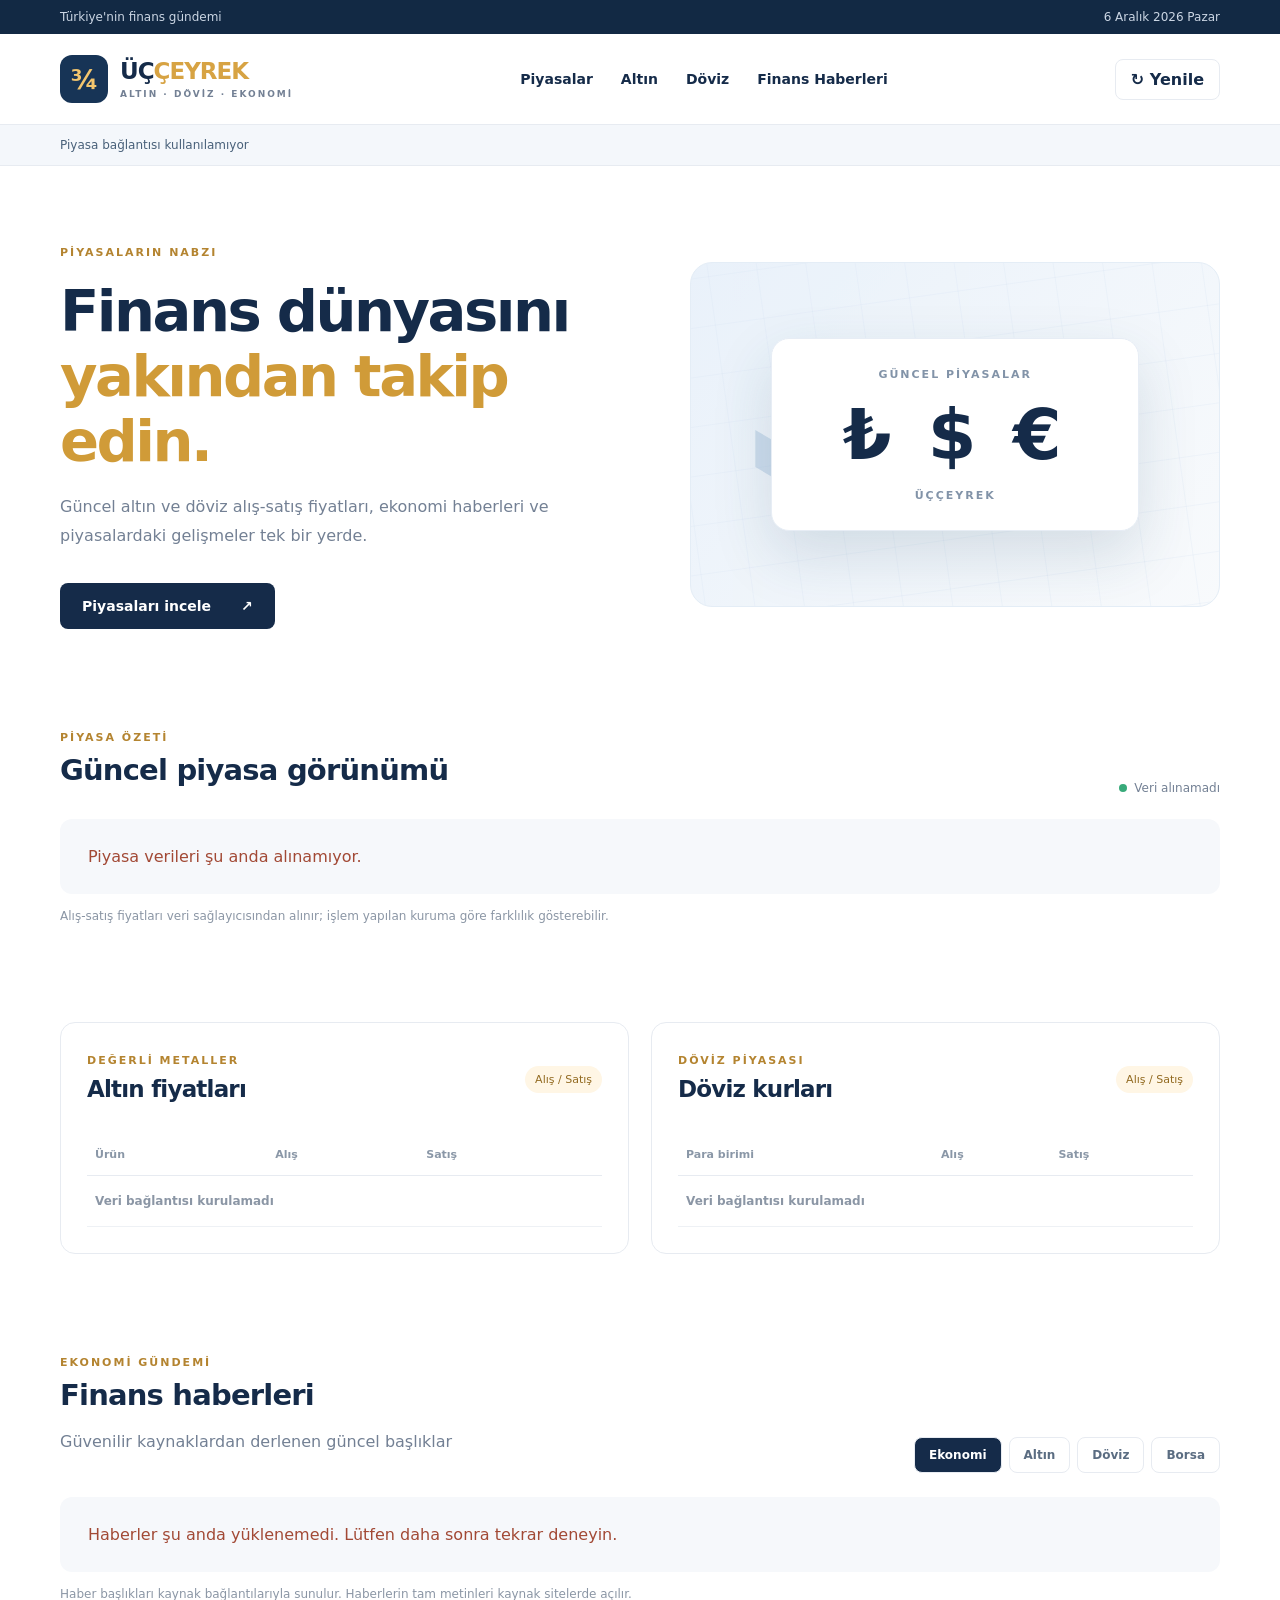
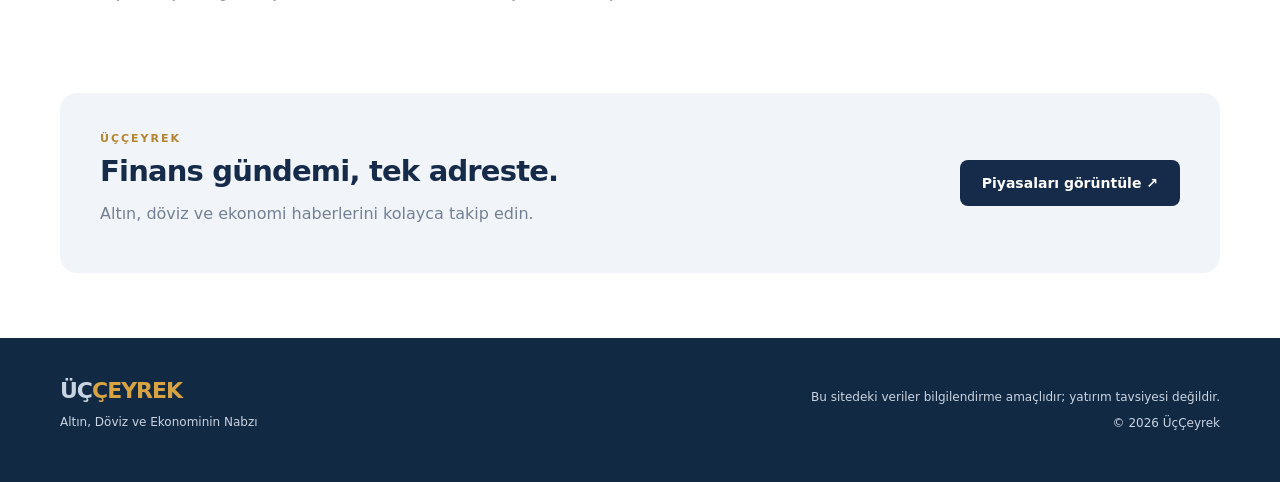
==== index.html @ da3d1771 "Update index.html" ====
<!doctype html>
<html lang="tr">
<head>
  <meta charset="utf-8">
  <meta name="viewport" content="width=device-width,initial-scale=1">
  <meta name="theme-color" content="#ffffff">
  <meta name="description" content="ÜçÇeyrek'te güncel gram, çeyrek, yarım ve tam altın alış-satış fiyatlarını, dolar ve euro kurlarını ve ekonomi haberlerini takip edin.">
  <title>ÜçÇeyrek | Altın, Döviz ve Ekonomi Haberleri</title>
  <link rel="stylesheet" href="/style.css">
</head>
<body>
  <div class="top"><div class="wrap topline"><span>Türkiye'nin finans gündemi</span><span id="date"></span></div></div>
  <header class="wrap head">
    <a class="brand" href="/" aria-label="ÜçÇeyrek ana sayfa"><span class="brandmark">¾</span><span>ÜÇ<span class="gold">ÇEYREK</span><small>ALTIN · DÖVİZ · EKONOMİ</small></span></a>
    <nav><a href="#piyasalar">Piyasalar</a><a href="#altin">Altın</a><a href="#doviz">Döviz</a><a href="#haberler">Finans Haberleri</a></nav>
    <button id="refresh" class="refresh" type="button">↻ Yenile</button>
  </header>
  <div class="ticker"><div class="wrap" id="ticker">Güncel piyasa verileri yükleniyor…</div></div>
  <main class="wrap">
    <section class="hero">
      <div><span class="eyebrow">PİYASALARIN NABZI</span><h1>Finans dünyasını<br><em>yakından takip edin.</em></h1><p>Güncel altın ve döviz alış-satış fiyatları, ekonomi haberleri ve piyasalardaki gelişmeler tek bir yerde.</p><a class="primary" href="#piyasalar">Piyasaları incele <span>↗</span></a></div>
      <div class="heroart" aria-hidden="true"><div class="artgrid"></div><div class="artline">⌁</div><div class="artcard"><span>GÜNCEL PİYASALAR</span><strong>₺ $ €</strong><small>ÜÇÇEYREK</small></div></div>
    </section>
    <section id="piyasalar" class="section">
      <div class="sectionhead"><div><span class="eyebrow">PİYASA ÖZETİ</span><h2>Güncel piyasa görünümü</h2></div><div class="status"><span class="dot"></span><span id="updated">Veriler yükleniyor</span></div></div>
      <div class="cards" id="summary"><div class="skeleton">Yükleniyor…</div></div>
      <p class="note" id="market-note">Alış-satış fiyatları veri sağlayıcısından alınır; işlem yapılan kuruma göre farklılık gösterebilir.</p>
    </section>
    <section class="section twocol">
      <div id="altin" class="panel">
        <div class="panelhead"><div><span class="eyebrow">DEĞERLİ METALLER</span><h2>Altın fiyatları</h2></div><span class="pill">Alış / Satış</span></div>
        <div class="tablewrap"><table><thead><tr><th>Ürün</th><th>Alış</th><th>Satış</th></tr></thead><tbody id="goldrows"><tr><td colspan="3">Yükleniyor…</td></tr></tbody></table></div>
      </div>
      <div id="doviz" class="panel">
        <div class="panelhead"><div><span class="eyebrow">DÖVİZ PİYASASI</span><h2>Döviz kurları</h2></div><span class="pill">Alış / Satış</span></div>
        <div class="tablewrap"><table><thead><tr><th>Para birimi</th><th>Alış</th><th>Satış</th></tr></thead><tbody id="fxrows"><tr><td colspan="3">Yükleniyor…</td></tr></tbody></table></div>
      </div>
    </section>
    <section id="haberler" class="section newssection">
      <div class="sectionhead"><div><span class="eyebrow">EKONOMİ GÜNDEMİ</span><h2>Finans haberleri</h2><p>Güvenilir kaynaklardan derlenen güncel başlıklar</p></div><div class="tabs"><button class="active" data-topic="ekonomi">Ekonomi</button><button data-topic="altın">Altın</button><button data-topic="döviz">Döviz</button><button data-topic="borsa">Borsa</button></div></div>
      <div id="news" class="newsgrid"><div class="skeleton">Haberler yükleniyor…</div></div>
      <p class="note">Haber başlıkları kaynak bağlantılarıyla sunulur. Haberlerin tam metinleri kaynak sitelerde açılır.</p>
    </section>
    <section class="newsletter"><div><span class="eyebrow">ÜÇÇEYREK</span><h2>Finans gündemi, tek adreste.</h2><p>Altın, döviz ve ekonomi haberlerini kolayca takip edin.</p></div><a href="#piyasalar" class="primary">Piyasaları görüntüle ↗</a></section>
  </main>
  <footer><div class="wrap foot"><div><div class="footbrand">ÜÇ<span>ÇEYREK</span></div><p>Altın, Döviz ve Ekonominin Nabzı</p></div><div><p>Bu sitedeki veriler bilgilendirme amaçlıdır; yatırım tavsiyesi değildir.</p><p>© <span id="year"></span> ÜçÇeyrek</p></div></div></footer>
  <script src="/app.js"></script>
</body>
</html>
---- style.css ----
:root{--navy:#152b49;--blue:#235b92;--gold:#d7a343;--muted:#738094;--line:#e7ebf1;--bg:#f7f9fc}*{box-sizing:border-box}html{scroll-behavior:smooth}body{margin:0;color:var(--navy);font-family:Inter,ui-sans-serif,system-ui,-apple-system,'Segoe UI',sans-serif;background:white}a{color:inherit;text-decoration:none}.wrap{width:min(1160px,calc(100% - 40px));margin:auto}.top{background:#122944;color:#cbd6e4;font-size:12px}.topline{display:flex;justify-content:space-between;padding:10px 0}.head{display:flex;align-items:center;justify-content:space-between;gap:20px;min-height:90px}.brand{display:flex;align-items:center;gap:12px;font-size:23px;font-weight:850;letter-spacing:-1px;line-height:1}.brandmark{width:48px;height:48px;display:grid;place-items:center;background:#173456;color:#f4c66e;border-radius:12px;font-size:27px}.gold,.footbrand span{color:var(--gold)}.brand small{display:block;font-size:9px;letter-spacing:2px;color:var(--muted);margin-top:7px}.head nav{display:flex;gap:28px;font-size:14px;font-weight:650}.head nav a:hover{color:var(--blue)}button{font:inherit;cursor:pointer}.refresh{border:1px solid var(--line);background:white;padding:10px 15px;border-radius:8px;color:var(--navy);font-weight:700}.ticker{background:#f4f7fb;border-top:1px solid var(--line);border-bottom:1px solid var(--line);font-size:12px;color:#486079}.ticker .wrap{padding:13px 0;display:flex;flex-wrap:wrap;gap:25px}.ticker b{color:var(--navy)}.hero{display:grid;grid-template-columns:1.05fr .95fr;gap:45px;align-items:center;padding:75px 0 55px}.eyebrow{font-size:11px;letter-spacing:2px;color:#b48430;font-weight:850}.hero h1{font-size:clamp(38px,4.5vw,62px);line-height:1.13;letter-spacing:-2.5px;margin:19px 0}.hero h1 em{font-style:normal;color:#d09b38}.hero p,.sectionhead p{color:var(--muted);line-height:1.8;max-width:490px}.primary{display:inline-flex;gap:30px;align-items:center;background:var(--navy);color:white;padding:15px 22px;border-radius:8px;font-weight:700;font-size:14px;margin-top:16px}.heroart{height:345px;border-radius:22px;background:linear-gradient(130deg,#e9f1fa,#f8fafc);position:relative;overflow:hidden;border:1px solid #e4edf6}.artgrid{position:absolute;inset:0;background-image:linear-gradient(#d6e3f344 1px,transparent 1px),linear-gradient(90deg,#d6e3f344 1px,transparent 1px);background-size:35px 35px;transform:rotate(-8deg) scale(1.4)}.artline{position:absolute;top:0;left:8%;font-size:390px;line-height:1;color:#9cbad6;opacity:.4}.artcard{position:absolute;inset:75px 80px;background:#fff;box-shadow:0 24px 60px #23476626;border:1px solid #e7edf5;border-radius:18px;display:flex;flex-direction:column;align-items:center;justify-content:center;gap:13px}.artcard span,.artcard small{font-size:11px;letter-spacing:2px;color:#8293a8;font-weight:700}.artcard strong{font-size:70px;color:var(--navy);letter-spacing:6px}.section{padding:42px 0}.sectionhead,.panelhead{display:flex;align-items:end;justify-content:space-between;gap:20px;margin-bottom:24px}.section h2,.newsletter h2{font-size:29px;letter-spacing:-.8px;margin:8px 0}.status{color:var(--muted);font-size:12px}.dot{display:inline-block;width:8px;height:8px;border-radius:50%;background:#38aa7a;margin-right:7px}.cards{display:grid;grid-template-columns:repeat(4,1fr);gap:15px}.pricecard{border:1px solid var(--line);border-radius:14px;padding:22px;background:#fff;box-shadow:0 8px 25px #1d385908}.pricecard .label{color:#6b7c90;font-size:13px;font-weight:700}.pricecard .price{font-size:27px;font-weight:850;margin:18px 0 7px;letter-spacing:-.8px}.pricecard .sub{color:#8b96a5;font-size:11px}.note{font-size:12px;color:#8b96a5;line-height:1.7}.twocol{display:grid;grid-template-columns:1fr 1fr;gap:22px}.panel{border:1px solid var(--line);border-radius:15px;padding:26px;min-width:0}.panelhead{align-items:center}.panel h2{font-size:23px}.pill{font-size:11px;color:#926a20;background:#fff6e5;padding:7px 10px;border-radius:20px}.tablewrap{overflow-x:auto}table{border-collapse:collapse;width:100%;text-align:left;font-size:13px}th{font-size:11px;color:#8a97a7;padding:14px 8px;border-bottom:1px solid var(--line)}td{padding:18px 8px;border-bottom:1px solid #eef1f5;font-weight:650}td:nth-child(2){white-space:nowrap}td:last-child{color:#8b96a5;font-size:12px}.newssection{padding-top:55px}.tabs{display:flex;gap:7px;flex-wrap:wrap}.tabs button{border:1px solid var(--line);background:white;color:#5b6d82;padding:10px 14px;border-radius:8px;font-size:12px;font-weight:700}.tabs button.active{background:var(--navy);color:white}.newsgrid{display:grid;grid-template-columns:repeat(3,1fr);gap:18px}.news{border:1px solid var(--line);border-radius:13px;padding:24px;min-height:190px;display:flex;flex-direction:column;gap:13px;transition:box-shadow .2s}.news:hover{box-shadow:0 12px 30px #1d385914}.newstag{color:#b88932;font-size:10px;font-weight:800;letter-spacing:1.2px}.news h3{font-size:17px;line-height:1.5;margin:0}.news p{font-size:12px;color:#8b96a5;margin:auto 0 0}.newsletter{margin:35px 0 65px;padding:34px 40px;background:#f1f5fa;border-radius:17px;display:flex;justify-content:space-between;align-items:center;gap:20px}.newsletter p{color:#738094}.newsletter .primary{margin:0;white-space:nowrap}footer{background:#122944;color:#c9d4e2}.foot{display:flex;justify-content:space-between;gap:35px;padding:40px 0;font-size:12px}.foot>div:last-child{text-align:right;max-width:420px}.footbrand{font-weight:850;font-size:22px;letter-spacing:-1px}.skeleton{color:#8290a2;padding:28px;background:#f6f8fb;border-radius:12px;grid-column:1/-1}.error{color:#a24935}@media(max-width:900px){.head nav{gap:12px;font-size:12px}.hero{gap:18px}.artcard{inset:70px 30px}.cards{grid-template-columns:repeat(2,1fr)}.newsgrid{grid-template-columns:repeat(2,1fr)}}@media(max-width:650px){.wrap{width:calc(100% - 28px)}.head{min-height:80px;flex-wrap:wrap;padding:14px 0}.head nav{order:3;width:100%;overflow:auto;padding:8px 0;white-space:nowrap}.refresh{margin-left:auto}.hero{grid-template-columns:1fr;padding:45px 0 25px}.heroart{height:220px}.artcard{inset:35px 65px}.artcard strong{font-size:44px}.hero h1{letter-spacing:-1.4px}.sectionhead{align-items:start;flex-direction:column}.cards{gap:9px}.pricecard{padding:16px}.pricecard .price{font-size:21px}.twocol{grid-template-columns:1fr}.panel{padding:17px}.newsgrid{grid-template-columns:1fr}.newsletter,.foot{flex-direction:column}.newsletter{padding:26px}.foot>div:last-child{text-align:left}.ticker .wrap{gap:12px}}
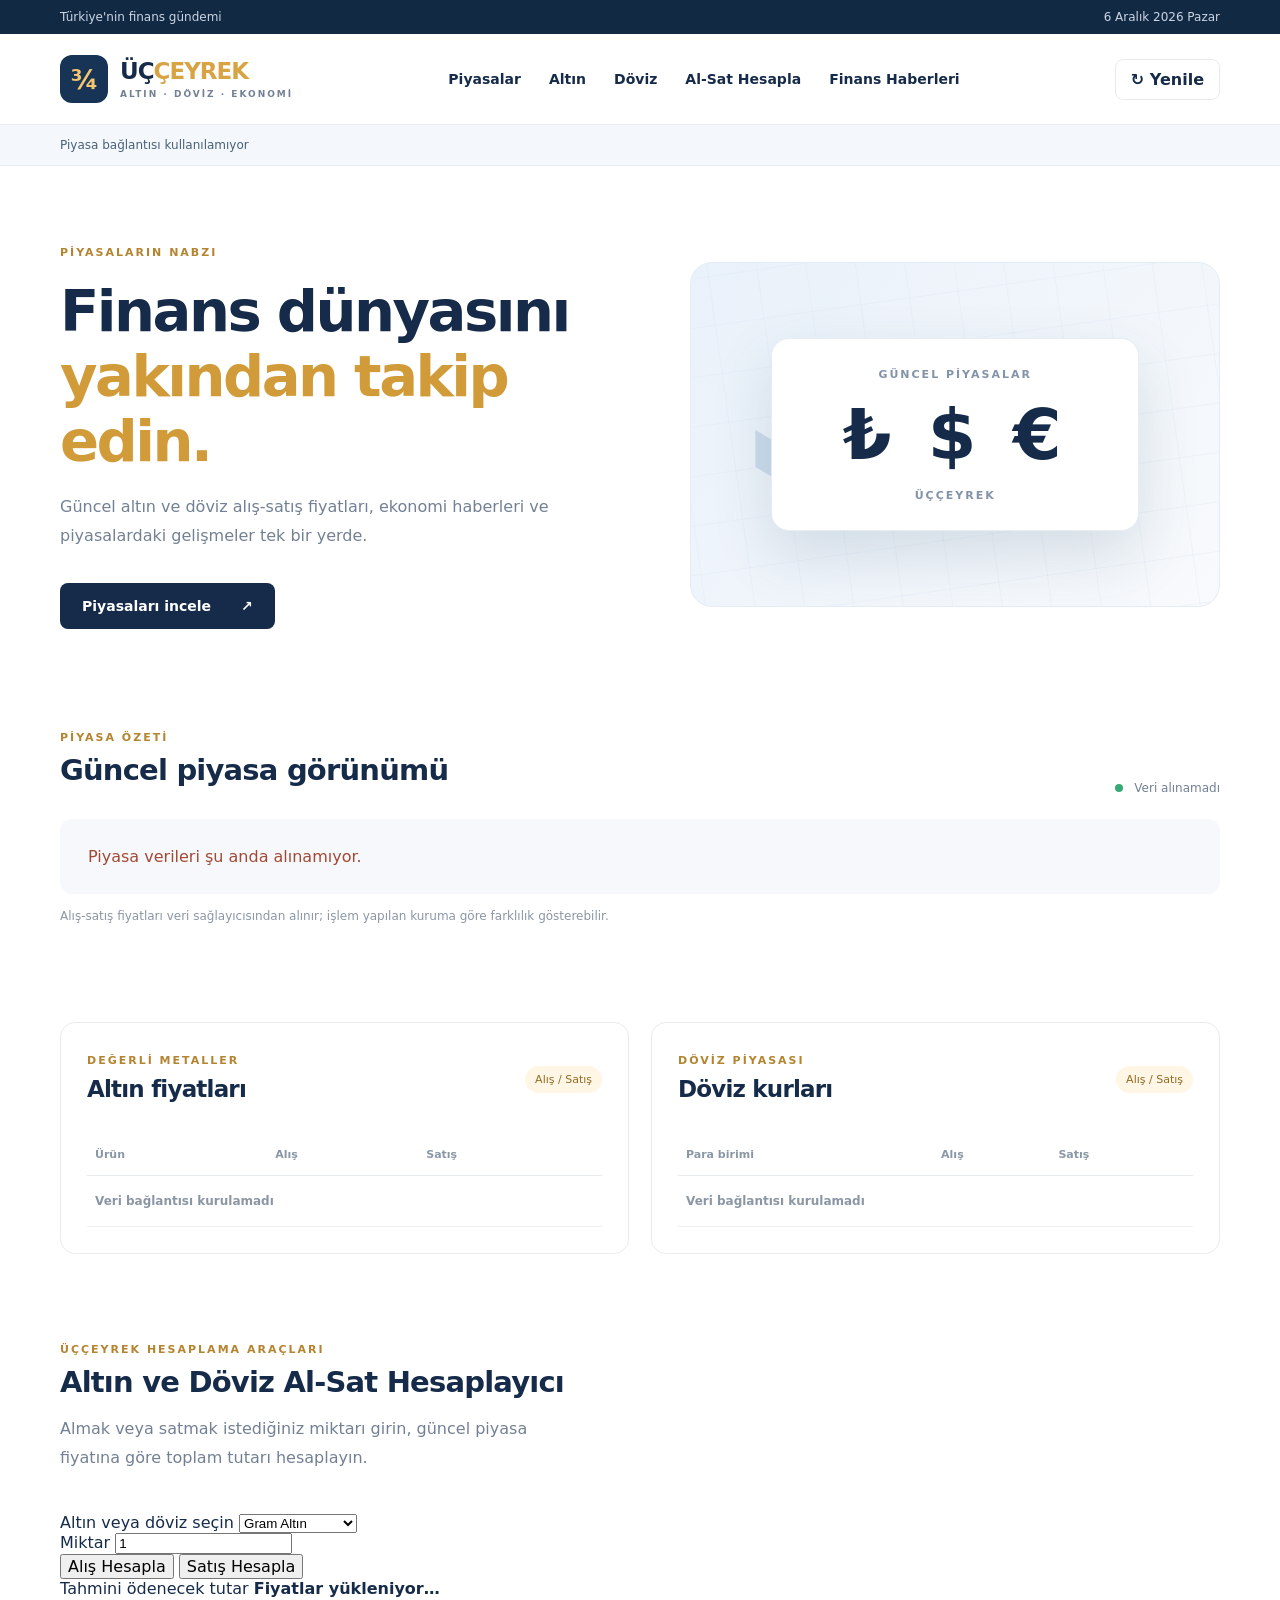
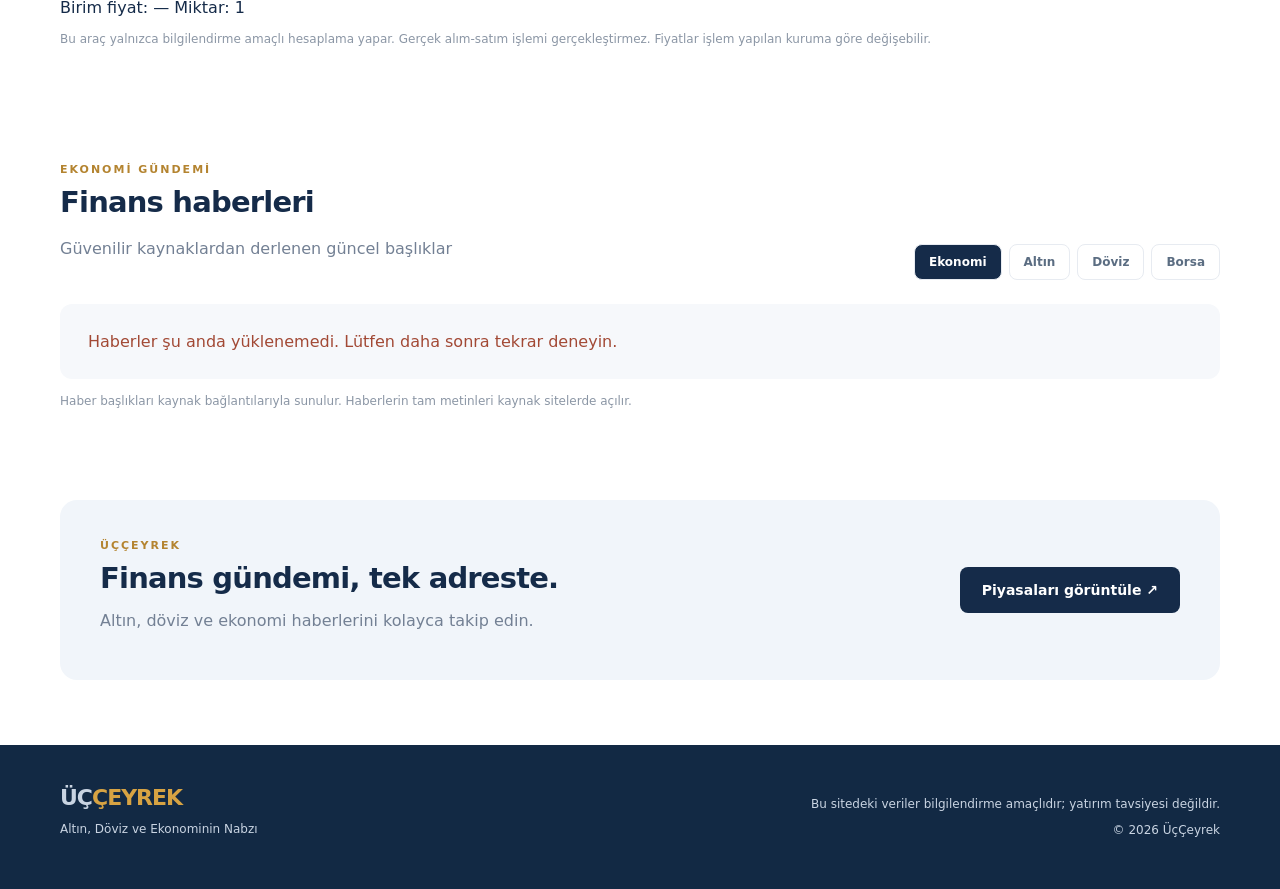
==== commit 9dadb281: "Update index.html" ====
--- a/index.html
+++ b/index.html
@@ -1,49 +1,315 @@
+
 <!doctype html>
 <html lang="tr">
 <head>
   <meta charset="utf-8">
   <meta name="viewport" content="width=device-width,initial-scale=1">
   <meta name="theme-color" content="#ffffff">
-  <meta name="description" content="ÜçÇeyrek'te güncel gram, çeyrek, yarım ve tam altın alış-satış fiyatlarını, dolar ve euro kurlarını ve ekonomi haberlerini takip edin.">
+  <meta name="description" content="ÜçÇeyrek'te güncel altın alış-satış fiyatlarını, döviz kurlarını, al-sat hesaplayıcısını ve ekonomi haberlerini takip edin.">
   <title>ÜçÇeyrek | Altın, Döviz ve Ekonomi Haberleri</title>
   <link rel="stylesheet" href="/style.css">
 </head>
 <body>
-  <div class="top"><div class="wrap topline"><span>Türkiye'nin finans gündemi</span><span id="date"></span></div></div>
+  <div class="top">
+    <div class="wrap topline">
+      <span>Türkiye'nin finans gündemi</span>
+      <span id="date"></span>
+    </div>
+  </div>
+
   <header class="wrap head">
-    <a class="brand" href="/" aria-label="ÜçÇeyrek ana sayfa"><span class="brandmark">¾</span><span>ÜÇ<span class="gold">ÇEYREK</span><small>ALTIN · DÖVİZ · EKONOMİ</small></span></a>
-    <nav><a href="#piyasalar">Piyasalar</a><a href="#altin">Altın</a><a href="#doviz">Döviz</a><a href="#haberler">Finans Haberleri</a></nav>
-    <button id="refresh" class="refresh" type="button">↻ Yenile</button>
+    <a class="brand" href="/" aria-label="ÜçÇeyrek ana sayfa">
+      <span class="brandmark">¾</span>
+      <span>
+        ÜÇ<span class="gold">ÇEYREK</span>
+        <small>ALTIN · DÖVİZ · EKONOMİ</small>
+      </span>
+    </a>
+
+    <nav>
+      <a href="#piyasalar">Piyasalar</a>
+      <a href="#altin">Altın</a>
+      <a href="#doviz">Döviz</a>
+      <a href="#hesaplayici">Al-Sat Hesapla</a>
+      <a href="#haberler">Finans Haberleri</a>
+    </nav>
+
+    <button id="refresh" class="refresh" type="button">
+      ↻ Yenile
+    </button>
   </header>
-  <div class="ticker"><div class="wrap" id="ticker">Güncel piyasa verileri yükleniyor…</div></div>
+
+  <div class="ticker">
+    <div class="wrap" id="ticker">
+      Güncel piyasa verileri yükleniyor…
+    </div>
+  </div>
+
   <main class="wrap">
+
     <section class="hero">
-      <div><span class="eyebrow">PİYASALARIN NABZI</span><h1>Finans dünyasını<br><em>yakından takip edin.</em></h1><p>Güncel altın ve döviz alış-satış fiyatları, ekonomi haberleri ve piyasalardaki gelişmeler tek bir yerde.</p><a class="primary" href="#piyasalar">Piyasaları incele <span>↗</span></a></div>
-      <div class="heroart" aria-hidden="true"><div class="artgrid"></div><div class="artline">⌁</div><div class="artcard"><span>GÜNCEL PİYASALAR</span><strong>₺ $ €</strong><small>ÜÇÇEYREK</small></div></div>
-    </section>
+      <div>
+        <span class="eyebrow">PİYASALARIN NABZI</span>
+        <h1>
+          Finans dünyasını<br>
+          <em>yakından takip edin.</em>
+        </h1>
+        <p>
+          Güncel altın ve döviz alış-satış fiyatları,
+          ekonomi haberleri ve piyasalardaki gelişmeler
+          tek bir yerde.
+        </p>
+        <a class="primary" href="#piyasalar">
+          Piyasaları incele <span>↗</span>
+        </a>
+      </div>
+
+      <div class="heroart" aria-hidden="true">
+        <div class="artgrid"></div>
+        <div class="artline">⌁</div>
+        <div class="artcard">
+          <span>GÜNCEL PİYASALAR</span>
+          <strong>₺ $ €</strong>
+          <small>ÜÇÇEYREK</small>
+        </div>
+      </div>
+    </section>
+
     <section id="piyasalar" class="section">
-      <div class="sectionhead"><div><span class="eyebrow">PİYASA ÖZETİ</span><h2>Güncel piyasa görünümü</h2></div><div class="status"><span class="dot"></span><span id="updated">Veriler yükleniyor</span></div></div>
-      <div class="cards" id="summary"><div class="skeleton">Yükleniyor…</div></div>
-      <p class="note" id="market-note">Alış-satış fiyatları veri sağlayıcısından alınır; işlem yapılan kuruma göre farklılık gösterebilir.</p>
-    </section>
+      <div class="sectionhead">
+        <div>
+          <span class="eyebrow">PİYASA ÖZETİ</span>
+          <h2>Güncel piyasa görünümü</h2>
+        </div>
+        <div class="status">
+          <span class="dot"></span>
+          <span id="updated">Veriler yükleniyor</span>
+        </div>
+      </div>
+
+      <div class="cards" id="summary">
+        <div class="skeleton">Yükleniyor…</div>
+      </div>
+
+      <p class="note" id="market-note">
+        Alış-satış fiyatları veri sağlayıcısından alınır;
+        işlem yapılan kuruma göre farklılık gösterebilir.
+      </p>
+    </section>
+
     <section class="section twocol">
       <div id="altin" class="panel">
-        <div class="panelhead"><div><span class="eyebrow">DEĞERLİ METALLER</span><h2>Altın fiyatları</h2></div><span class="pill">Alış / Satış</span></div>
-        <div class="tablewrap"><table><thead><tr><th>Ürün</th><th>Alış</th><th>Satış</th></tr></thead><tbody id="goldrows"><tr><td colspan="3">Yükleniyor…</td></tr></tbody></table></div>
-      </div>
+        <div class="panelhead">
+          <div>
+            <span class="eyebrow">DEĞERLİ METALLER</span>
+            <h2>Altın fiyatları</h2>
+          </div>
+          <span class="pill">Alış / Satış</span>
+        </div>
+
+        <div class="tablewrap">
+          <table>
+            <thead>
+              <tr>
+                <th>Ürün</th>
+                <th>Alış</th>
+                <th>Satış</th>
+              </tr>
+            </thead>
+            <tbody id="goldrows">
+              <tr>
+                <td colspan="3">Yükleniyor…</td>
+              </tr>
+            </tbody>
+          </table>
+        </div>
+      </div>
+
       <div id="doviz" class="panel">
-        <div class="panelhead"><div><span class="eyebrow">DÖVİZ PİYASASI</span><h2>Döviz kurları</h2></div><span class="pill">Alış / Satış</span></div>
-        <div class="tablewrap"><table><thead><tr><th>Para birimi</th><th>Alış</th><th>Satış</th></tr></thead><tbody id="fxrows"><tr><td colspan="3">Yükleniyor…</td></tr></tbody></table></div>
-      </div>
-    </section>
+        <div class="panelhead">
+          <div>
+            <span class="eyebrow">DÖVİZ PİYASASI</span>
+            <h2>Döviz kurları</h2>
+          </div>
+          <span class="pill">Alış / Satış</span>
+        </div>
+
+        <div class="tablewrap">
+          <table>
+            <thead>
+              <tr>
+                <th>Para birimi</th>
+                <th>Alış</th>
+                <th>Satış</th>
+              </tr>
+            </thead>
+            <tbody id="fxrows">
+              <tr>
+                <td colspan="3">Yükleniyor…</td>
+              </tr>
+            </tbody>
+          </table>
+        </div>
+      </div>
+    </section>
+
+    <!-- ALTIN VE DÖVİZ AL-SAT HESAPLAYICI -->
+
+    <section id="hesaplayici" class="section calc-section">
+      <div class="sectionhead">
+        <div>
+          <span class="eyebrow">ÜÇÇEYREK HESAPLAMA ARAÇLARI</span>
+          <h2>Altın ve Döviz Al-Sat Hesaplayıcı</h2>
+          <p>
+            Almak veya satmak istediğiniz miktarı girin,
+            güncel piyasa fiyatına göre toplam tutarı hesaplayın.
+          </p>
+        </div>
+      </div>
+
+      <div class="calc-card">
+        <div class="calc-fields">
+          <div class="calc-field">
+            <label for="calc-asset">Altın veya döviz seçin</label>
+            <select id="calc-asset">
+              <option value="GRAM_ALTIN_TRY">Gram Altın</option>
+              <option value="CEYREK_YENI_TRY">Çeyrek Altın</option>
+              <option value="YARIM_YENI_TRY">Yarım Altın</option>
+              <option value="TAM_YENI_TRY">Tam Altın</option>
+              <option value="ATA_YENI_TRY">Ata Altın</option>
+              <option value="HAS_ALTIN_TRY">Has Altın</option>
+              <option value="USD_TRY">Amerikan Doları</option>
+              <option value="EUR_TRY">Euro</option>
+              <option value="GBP_TRY">İngiliz Sterlini</option>
+            </select>
+          </div>
+
+          <div class="calc-field">
+            <label for="calc-quantity">Miktar</label>
+            <input
+              id="calc-quantity"
+              type="number"
+              min="0.0001"
+              step="any"
+              value="1"
+              placeholder="Miktar girin"
+              inputmode="decimal"
+            >
+          </div>
+        </div>
+
+        <div class="calc-actions">
+          <button
+            id="calc-buy"
+            type="button"
+            class="calc-action active"
+            aria-pressed="true"
+          >
+            Alış Hesapla
+          </button>
+
+          <button
+            id="calc-sell"
+            type="button"
+            class="calc-action"
+            aria-pressed="false"
+          >
+            Satış Hesapla
+          </button>
+        </div>
+
+        <div class="calc-result" aria-live="polite">
+          <span id="calc-result-label">
+            Tahmini ödenecek tutar
+          </span>
+
+          <strong id="calc-total">
+            Fiyatlar yükleniyor…
+          </strong>
+
+          <div class="calc-details">
+            <span id="calc-unit-price">
+              Birim fiyat: —
+            </span>
+            <span id="calc-amount">
+              Miktar: 1
+            </span>
+          </div>
+        </div>
+
+        <p class="note">
+          Bu araç yalnızca bilgilendirme amaçlı hesaplama yapar.
+          Gerçek alım-satım işlemi gerçekleştirmez.
+          Fiyatlar işlem yapılan kuruma göre değişebilir.
+        </p>
+      </div>
+    </section>
+
+    <!-- FİNANS HABERLERİ -->
+
     <section id="haberler" class="section newssection">
-      <div class="sectionhead"><div><span class="eyebrow">EKONOMİ GÜNDEMİ</span><h2>Finans haberleri</h2><p>Güvenilir kaynaklardan derlenen güncel başlıklar</p></div><div class="tabs"><button class="active" data-topic="ekonomi">Ekonomi</button><button data-topic="altın">Altın</button><button data-topic="döviz">Döviz</button><button data-topic="borsa">Borsa</button></div></div>
-      <div id="news" class="newsgrid"><div class="skeleton">Haberler yükleniyor…</div></div>
-      <p class="note">Haber başlıkları kaynak bağlantılarıyla sunulur. Haberlerin tam metinleri kaynak sitelerde açılır.</p>
-    </section>
-    <section class="newsletter"><div><span class="eyebrow">ÜÇÇEYREK</span><h2>Finans gündemi, tek adreste.</h2><p>Altın, döviz ve ekonomi haberlerini kolayca takip edin.</p></div><a href="#piyasalar" class="primary">Piyasaları görüntüle ↗</a></section>
+      <div class="sectionhead">
+        <div>
+          <span class="eyebrow">EKONOMİ GÜNDEMİ</span>
+          <h2>Finans haberleri</h2>
+          <p>Güvenilir kaynaklardan derlenen güncel başlıklar</p>
+        </div>
+
+        <div class="tabs">
+          <button class="active" data-topic="ekonomi">Ekonomi</button>
+          <button data-topic="altın">Altın</button>
+          <button data-topic="döviz">Döviz</button>
+          <button data-topic="borsa">Borsa</button>
+        </div>
+      </div>
+
+      <div id="news" class="newsgrid">
+        <div class="skeleton">Haberler yükleniyor…</div>
+      </div>
+
+      <p class="note">
+        Haber başlıkları kaynak bağlantılarıyla sunulur.
+        Haberlerin tam metinleri kaynak sitelerde açılır.
+      </p>
+    </section>
+
+    <section class="newsletter">
+      <div>
+        <span class="eyebrow">ÜÇÇEYREK</span>
+        <h2>Finans gündemi, tek adreste.</h2>
+        <p>
+          Altın, döviz ve ekonomi haberlerini
+          kolayca takip edin.
+        </p>
+      </div>
+
+      <a href="#piyasalar" class="primary">
+        Piyasaları görüntüle ↗
+      </a>
+    </section>
   </main>
-  <footer><div class="wrap foot"><div><div class="footbrand">ÜÇ<span>ÇEYREK</span></div><p>Altın, Döviz ve Ekonominin Nabzı</p></div><div><p>Bu sitedeki veriler bilgilendirme amaçlıdır; yatırım tavsiyesi değildir.</p><p>© <span id="year"></span> ÜçÇeyrek</p></div></div></footer>
+
+  <footer>
+    <div class="wrap foot">
+      <div>
+        <div class="footbrand">
+          ÜÇ<span>ÇEYREK</span>
+        </div>
+        <p>Altın, Döviz ve Ekonominin Nabzı</p>
+      </div>
+
+      <div>
+        <p>
+          Bu sitedeki veriler bilgilendirme amaçlıdır;
+          yatırım tavsiyesi değildir.
+        </p>
+        <p>
+          © <span id="year"></span> ÜçÇeyrek
+        </p>
+      </div>
+    </div>
+  </footer>
+
   <script src="/app.js"></script>
 </body>
 </html>
--- a/style.css
+++ b/style.css
@@ -1 +1,745 @@
-:root{--navy:#152b49;--blue:#235b92;--gold:#d7a343;--muted:#738094;--line:#e7ebf1;--bg:#f7f9fc}*{box-sizing:border-box}html{scroll-behavior:smooth}body{margin:0;color:var(--navy);font-family:Inter,ui-sans-serif,system-ui,-apple-system,'Segoe UI',sans-serif;background:white}a{color:inherit;text-decoration:none}.wrap{width:min(1160px,calc(100% - 40px));margin:auto}.top{background:#122944;color:#cbd6e4;font-size:12px}.topline{display:flex;justify-content:space-between;padding:10px 0}.head{display:flex;align-items:center;justify-content:space-between;gap:20px;min-height:90px}.brand{display:flex;align-items:center;gap:12px;font-size:23px;font-weight:850;letter-spacing:-1px;line-height:1}.brandmark{width:48px;height:48px;display:grid;place-items:center;background:#173456;color:#f4c66e;border-radius:12px;font-size:27px}.gold,.footbrand span{color:var(--gold)}.brand small{display:block;font-size:9px;letter-spacing:2px;color:var(--muted);margin-top:7px}.head nav{display:flex;gap:28px;font-size:14px;font-weight:650}.head nav a:hover{color:var(--blue)}button{font:inherit;cursor:pointer}.refresh{border:1px solid var(--line);background:white;padding:10px 15px;border-radius:8px;color:var(--navy);font-weight:700}.ticker{background:#f4f7fb;border-top:1px solid var(--line);border-bottom:1px solid var(--line);font-size:12px;color:#486079}.ticker .wrap{padding:13px 0;display:flex;flex-wrap:wrap;gap:25px}.ticker b{color:var(--navy)}.hero{display:grid;grid-template-columns:1.05fr .95fr;gap:45px;align-items:center;padding:75px 0 55px}.eyebrow{font-size:11px;letter-spacing:2px;color:#b48430;font-weight:850}.hero h1{font-size:clamp(38px,4.5vw,62px);line-height:1.13;letter-spacing:-2.5px;margin:19px 0}.hero h1 em{font-style:normal;color:#d09b38}.hero p,.sectionhead p{color:var(--muted);line-height:1.8;max-width:490px}.primary{display:inline-flex;gap:30px;align-items:center;background:var(--navy);color:white;padding:15px 22px;border-radius:8px;font-weight:700;font-size:14px;margin-top:16px}.heroart{height:345px;border-radius:22px;background:linear-gradient(130deg,#e9f1fa,#f8fafc);position:relative;overflow:hidden;border:1px solid #e4edf6}.artgrid{position:absolute;inset:0;background-image:linear-gradient(#d6e3f344 1px,transparent 1px),linear-gradient(90deg,#d6e3f344 1px,transparent 1px);background-size:35px 35px;transform:rotate(-8deg) scale(1.4)}.artline{position:absolute;top:0;left:8%;font-size:390px;line-height:1;color:#9cbad6;opacity:.4}.artcard{position:absolute;inset:75px 80px;background:#fff;box-shadow:0 24px 60px #23476626;border:1px solid #e7edf5;border-radius:18px;display:flex;flex-direction:column;align-items:center;justify-content:center;gap:13px}.artcard span,.artcard small{font-size:11px;letter-spacing:2px;color:#8293a8;font-weight:700}.artcard strong{font-size:70px;color:var(--navy);letter-spacing:6px}.section{padding:42px 0}.sectionhead,.panelhead{display:flex;align-items:end;justify-content:space-between;gap:20px;margin-bottom:24px}.section h2,.newsletter h2{font-size:29px;letter-spacing:-.8px;margin:8px 0}.status{color:var(--muted);font-size:12px}.dot{display:inline-block;width:8px;height:8px;border-radius:50%;background:#38aa7a;margin-right:7px}.cards{display:grid;grid-template-columns:repeat(4,1fr);gap:15px}.pricecard{border:1px solid var(--line);border-radius:14px;padding:22px;background:#fff;box-shadow:0 8px 25px #1d385908}.pricecard .label{color:#6b7c90;font-size:13px;font-weight:700}.pricecard .price{font-size:27px;font-weight:850;margin:18px 0 7px;letter-spacing:-.8px}.pricecard .sub{color:#8b96a5;font-size:11px}.note{font-size:12px;color:#8b96a5;line-height:1.7}.twocol{display:grid;grid-template-columns:1fr 1fr;gap:22px}.panel{border:1px solid var(--line);border-radius:15px;padding:26px;min-width:0}.panelhead{align-items:center}.panel h2{font-size:23px}.pill{font-size:11px;color:#926a20;background:#fff6e5;padding:7px 10px;border-radius:20px}.tablewrap{overflow-x:auto}table{border-collapse:collapse;width:100%;text-align:left;font-size:13px}th{font-size:11px;color:#8a97a7;padding:14px 8px;border-bottom:1px solid var(--line)}td{padding:18px 8px;border-bottom:1px solid #eef1f5;font-weight:650}td:nth-child(2){white-space:nowrap}td:last-child{color:#8b96a5;font-size:12px}.newssection{padding-top:55px}.tabs{display:flex;gap:7px;flex-wrap:wrap}.tabs button{border:1px solid var(--line);background:white;color:#5b6d82;padding:10px 14px;border-radius:8px;font-size:12px;font-weight:700}.tabs button.active{background:var(--navy);color:white}.newsgrid{display:grid;grid-template-columns:repeat(3,1fr);gap:18px}.news{border:1px solid var(--line);border-radius:13px;padding:24px;min-height:190px;display:flex;flex-direction:column;gap:13px;transition:box-shadow .2s}.news:hover{box-shadow:0 12px 30px #1d385914}.newstag{color:#b88932;font-size:10px;font-weight:800;letter-spacing:1.2px}.news h3{font-size:17px;line-height:1.5;margin:0}.news p{font-size:12px;color:#8b96a5;margin:auto 0 0}.newsletter{margin:35px 0 65px;padding:34px 40px;background:#f1f5fa;border-radius:17px;display:flex;justify-content:space-between;align-items:center;gap:20px}.newsletter p{color:#738094}.newsletter .primary{margin:0;white-space:nowrap}footer{background:#122944;color:#c9d4e2}.foot{display:flex;justify-content:space-between;gap:35px;padding:40px 0;font-size:12px}.foot>div:last-child{text-align:right;max-width:420px}.footbrand{font-weight:850;font-size:22px;letter-spacing:-1px}.skeleton{color:#8290a2;padding:28px;background:#f6f8fb;border-radius:12px;grid-column:1/-1}.error{color:#a24935}@media(max-width:900px){.head nav{gap:12px;font-size:12px}.hero{gap:18px}.artcard{inset:70px 30px}.cards{grid-template-columns:repeat(2,1fr)}.newsgrid{grid-template-columns:repeat(2,1fr)}}@media(max-width:650px){.wrap{width:calc(100% - 28px)}.head{min-height:80px;flex-wrap:wrap;padding:14px 0}.head nav{order:3;width:100%;overflow:auto;padding:8px 0;white-space:nowrap}.refresh{margin-left:auto}.hero{grid-template-columns:1fr;padding:45px 0 25px}.heroart{height:220px}.artcard{inset:35px 65px}.artcard strong{font-size:44px}.hero h1{letter-spacing:-1.4px}.sectionhead{align-items:start;flex-direction:column}.cards{gap:9px}.pricecard{padding:16px}.pricecard .price{font-size:21px}.twocol{grid-template-columns:1fr}.panel{padding:17px}.newsgrid{grid-template-columns:1fr}.newsletter,.foot{flex-direction:column}.newsletter{padding:26px}.foot>div:last-child{text-align:left}.ticker .wrap{gap:12px}}
+
+:root {
+  --navy: #152b49;
+  --blue: #235b92;
+  --gold: #d7a343;
+  --muted: #738094;
+  --line: #e7ebf1;
+  --bg: #f7f9fc;
+}
+
+* {
+  box-sizing: border-box;
+}
+
+html {
+  scroll-behavior: smooth;
+}
+
+body {
+  margin: 0;
+  color: var(--navy);
+  font-family: Inter, ui-sans-serif, system-ui,
+    -apple-system, 'Segoe UI', sans-serif;
+  background: white;
+}
+
+a {
+  color: inherit;
+  text-decoration: none;
+}
+
+.wrap {
+  width: min(1160px, calc(100% - 40px));
+  margin: auto;
+}
+
+.top {
+  background: #122944;
+  color: #cbd6e4;
+  font-size: 12px;
+}
+
+.topline {
+  display: flex;
+  justify-content: space-between;
+  padding: 10px 0;
+}
+
+.head {
+  display: flex;
+  align-items: center;
+  justify-content: space-between;
+  gap: 20px;
+  min-height: 90px;
+}
+
+.brand {
+  display: flex;
+  align-items: center;
+  gap: 12px;
+  font-size: 23px;
+  font-weight: 850;
+  letter-spacing: -1px;
+  line-height: 1;
+}
+
+.brandmark {
+  width: 48px;
+  height: 48px;
+  display: grid;
+  place-items: center;
+  background: #173456;
+  color: #f4c66e;
+  border-radius: 12px;
+  font-size: 27px;
+}
+
+.gold,
+.footbrand span {
+  color: var(--gold);
+}
+
+.brand small {
+  display: block;
+  font-size: 9px;
+  letter-spacing: 2px;
+  color: var(--muted);
+  margin-top: 7px;
+}
+
+.head nav {
+  display: flex;
+  gap: 28px;
+  font-size: 14px;
+  font-weight: 650;
+}
+
+.head nav a:hover {
+  color: var(--blue);
+}
+
+button {
+  font: inherit;
+  cursor: pointer;
+}
+
+.refresh {
+  border: 1px solid var(--line);
+  background: white;
+  padding: 10px 15px;
+  border-radius: 8px;
+  color: var(--navy);
+  font-weight: 700;
+}
+
+.ticker {
+  background: #f4f7fb;
+  border-top: 1px solid var(--line);
+  border-bottom: 1px solid var(--line);
+  font-size: 12px;
+  color: #486079;
+}
+
+.ticker .wrap {
+  padding: 13px 0;
+  display: flex;
+  flex-wrap: wrap;
+  gap: 25px;
+}
+
+.ticker b {
+  color: var(--navy);
+}
+
+/* HERO */
+
+.hero {
+  display: grid;
+  grid-template-columns: 1.05fr .95fr;
+  gap: 45px;
+  align-items: center;
+  padding: 75px 0 55px;
+}
+
+.eyebrow {
+  font-size: 11px;
+  letter-spacing: 2px;
+  color: #b48430;
+  font-weight: 850;
+}
+
+.hero h1 {
+  font-size: clamp(38px, 4.5vw, 62px);
+  line-height: 1.13;
+  letter-spacing: -2.5px;
+  margin: 19px 0;
+}
+
+.hero h1 em {
+  font-style: normal;
+  color: #d09b38;
+}
+
+.hero p,
+.sectionhead p {
+  color: var(--muted);
+  line-height: 1.8;
+  max-width: 490px;
+}
+
+.primary {
+  display: inline-flex;
+  gap: 30px;
+  align-items: center;
+  background: var(--navy);
+  color: white;
+  padding: 15px 22px;
+  border-radius: 8px;
+  font-weight: 700;
+  font-size: 14px;
+  margin-top: 16px;
+}
+
+.heroart {
+  height: 345px;
+  border-radius: 22px;
+  background: linear-gradient(
+    130deg,
+    #e9f1fa,
+    #f8fafc
+  );
+  position: relative;
+  overflow: hidden;
+  border: 1px solid #e4edf6;
+}
+
+.artgrid {
+  position: absolute;
+  inset: 0;
+  background-image:
+    linear-gradient(#d6e3f344 1px, transparent 1px),
+    linear-gradient(90deg, #d6e3f344 1px, transparent 1px);
+  background-size: 35px 35px;
+  transform: rotate(-8deg) scale(1.4);
+}
+
+.artline {
+  position: absolute;
+  top: 0;
+  left: 8%;
+  font-size: 390px;
+  line-height: 1;
+  color: #9cbad6;
+  opacity: .4;
+}
+
+.artcard {
+  position: absolute;
+  inset: 75px 80px;
+  background: #fff;
+  box-shadow: 0 24px 60px #23476626;
+  border: 1px solid #e7edf5;
+  border-radius: 18px;
+  display: flex;
+  flex-direction: column;
+  align-items: center;
+  justify-content: center;
+  gap: 13px;
+}
+
+.artcard span,
+.artcard small {
+  font-size: 11px;
+  letter-spacing: 2px;
+  color: #8293a8;
+  font-weight: 700;
+}
+
+.artcard strong {
+  font-size: 70px;
+  color: var(--navy);
+  letter-spacing: 6px;
+}
+
+/* GENEL BÖLÜMLER */
+
+.section {
+  padding: 42px 0;
+}
+
+.sectionhead,
+.panelhead {
+  display: flex;
+  align-items: end;
+  justify-content: space-between;
+  gap: 20px;
+  margin-bottom: 24px;
+}
+
+.section h2,
+.newsletter h2 {
+  font-size: 29px;
+  letter-spacing: -.8px;
+  margin: 8px 0;
+}
+
+.status {
+  color: var(--muted);
+  font-size: 12px;
+}
+
+.dot {
+  display: inline-block;
+  width: 8px;
+  height: 8px;
+  border-radius: 50%;
+  background: #38aa7a;
+  margin-right: 7px;
+}
+
+/* FİYAT KARTLARI */
+
+.cards {
+  display: grid;
+  grid-template-columns: repeat(4, 1fr);
+  gap: 15px;
+}
+
+.pricecard {
+  border: 1px solid var(--line);
+  border-radius: 14px;
+  padding: 22px;
+  background: #fff;
+  box-shadow: 0 8px 25px #1d385908;
+}
+
+.pricecard .label {
+  color: #6b7c90;
+  font-size: 13px;
+  font-weight: 700;
+}
+
+.pricecard .price {
+  font-size: 27px;
+  font-weight: 850;
+  margin: 18px 0 7px;
+  letter-spacing: -.8px;
+}
+
+.pricecard .sub {
+  color: #8b96a5;
+  font-size: 11px;
+}
+
+.note {
+  font-size: 12px;
+  color: #8b96a5;
+  line-height: 1.7;
+}
+
+/* TABLOLAR */
+
+.twocol {
+  display: grid;
+  grid-template-columns: 1fr 1fr;
+  gap: 22px;
+}
+
+.panel {
+  border: 1px solid var(--line);
+  border-radius: 15px;
+  padding: 26px;
+  min-width: 0;
+}
+
+.panelhead {
+  align-items: center;
+}
+
+.panel h2 {
+  font-size: 23px;
+}
+
+.pill {
+  font-size: 11px;
+  color: #926a20;
+  background: #fff6e5;
+  padding: 7px 10px;
+  border-radius: 20px;
+}
+
+.tablewrap {
+  overflow-x: auto;
+}
+
+table {
+  border-collapse: collapse;
+  width: 100%;
+  text-align: left;
+  font-size: 13px;
+}
+
+th {
+  font-size: 11px;
+  color: #8a97a7;
+  padding: 14px 8px;
+  border-bottom: 1px solid var(--line);
+}
+
+td {
+  padding: 18px 8px;
+  border-bottom: 1px solid #eef1f5;
+  font-weight: 650;
+}
+
+td:nth-child(2) {
+  white-space: nowrap;
+}
+
+td:last-child {
+  color: #8b96a5;
+  font-size: 12px;
+}
+
+/* HABERLER */
+
+.newssection {
+  padding-top: 55px;
+}
+
+.tabs {
+  display: flex;
+  gap: 7px;
+  flex-wrap: wrap;
+}
+
+.tabs button {
+  border: 1px solid var(--line);
+  background: white;
+  color: #5b6d82;
+  padding: 10px 14px;
+  border-radius: 8px;
+  font-size: 12px;
+  font-weight: 700;
+}
+
+.tabs button.active {
+  background: var(--navy);
+  color: white;
+}
+
+.newsgrid {
+  display: grid;
+  grid-template-columns: repeat(3, minmax(0, 1fr));
+  gap: 22px;
+}
+
+.news {
+  display: flex;
+  flex-direction: column;
+  gap: 0;
+  padding: 0;
+  min-height: 0;
+  overflow: hidden;
+  background: #fff;
+  border: 1px solid #e7ebf1;
+  border-radius: 18px;
+  box-shadow: 0 5px 22px rgba(21, 43, 73, .045);
+  transition:
+    transform .25s ease,
+    box-shadow .25s ease,
+    border-color .25s ease;
+}
+
+.news:hover {
+  transform: translateY(-5px);
+  border-color: #d9e1ec;
+  box-shadow: 0 18px 40px rgba(21, 43, 73, .12);
+}
+
+.newsimage {
+  position: relative;
+  display: block;
+  width: 100%;
+  aspect-ratio: 16 / 9;
+  overflow: hidden;
+  background: linear-gradient(
+    135deg,
+    #183557,
+    #326394
+  );
+}
+
+.newsimage img {
+  width: 100%;
+  height: 100%;
+  display: block;
+  object-fit: cover;
+  transition: transform .4s ease;
+}
+
+.news:hover .newsimage img {
+  transform: scale(1.055);
+}
+
+.newsimage:not(:has(img))::after {
+  content: "ÜÇÇEYREK";
+  position: absolute;
+  inset: 0;
+  display: grid;
+  place-items: center;
+  color: #f0c878;
+  font-size: 22px;
+  font-weight: 850;
+  letter-spacing: 3px;
+}
+
+.newsbody {
+  display: flex;
+  flex-direction: column;
+  flex: 1;
+  gap: 13px;
+  padding: 21px;
+}
+
+.newsmeta {
+  display: flex;
+  flex-wrap: wrap;
+  align-items: center;
+  justify-content: space-between;
+  gap: 10px;
+}
+
+.newstag {
+  display: inline-flex;
+  align-items: center;
+  padding: 7px 10px;
+  border-radius: 6px;
+  background: #fff6e7;
+  color: #a77725;
+  font-size: 10px;
+  font-weight: 850;
+  letter-spacing: .7px;
+}
+
+.newssource {
+  color: #7b899b;
+  font-size: 11px;
+  font-weight: 650;
+}
+
+.news h3 {
+  margin: 0;
+  color: #152b49;
+  font-size: 17px;
+  line-height: 1.5;
+  font-weight: 750;
+  letter-spacing: -.3px;
+}
+
+.newsfooter {
+  margin-top: auto;
+  padding-top: 16px;
+  display: flex;
+  align-items: center;
+  justify-content: space-between;
+  gap: 10px;
+  border-top: 1px solid #edf0f5;
+}
+
+.newsdate {
+  color: #8794a5;
+  font-size: 11px;
+}
+
+.newsread {
+  color: #235b92;
+  font-size: 12px;
+  font-weight: 800;
+}
+
+.news:hover .newsread {
+  color: #b48430;
+}
+
+/* BÜLTEN */
+
+.newsletter {
+  margin: 35px 0 65px;
+  padding: 34px 40px;
+  background: #f1f5fa;
+  border-radius: 17px;
+  display: flex;
+  justify-content: space-between;
+  align-items: center;
+  gap: 20px;
+}
+
+.newsletter p {
+  color: #738094;
+}
+
+.newsletter .primary {
+  margin: 0;
+  white-space: nowrap;
+}
+
+/* FOOTER */
+
+footer {
+  background: #122944;
+  color: #c9d4e2;
+}
+
+.foot {
+  display: flex;
+  justify-content: space-between;
+  gap: 35px;
+  padding: 40px 0;
+  font-size: 12px;
+}
+
+.foot > div:last-child {
+  text-align: right;
+  max-width: 420px;
+}
+
+.footbrand {
+  font-weight: 850;
+  font-size: 22px;
+  letter-spacing: -1px;
+}
+
+/* YÜKLENİYOR / HATA */
+
+.skeleton {
+  color: #8290a2;
+  padding: 28px;
+  background: #f6f8fb;
+  border-radius: 12px;
+  grid-column: 1 / -1;
+}
+
+.error {
+  color: #a24935;
+}
+
+/* TABLET */
+
+@media (max-width: 900px) {
+  .head nav {
+    gap: 12px;
+    font-size: 12px;
+  }
+
+  .hero {
+    gap: 18px;
+  }
+
+  .artcard {
+    inset: 70px 30px;
+  }
+
+  .cards {
+    grid-template-columns: repeat(2, 1fr);
+  }
+
+  .newsgrid {
+    grid-template-columns: repeat(2, minmax(0, 1fr));
+    gap: 16px;
+  }
+}
+
+/* TELEFON */
+
+@media (max-width: 650px) {
+  .wrap {
+    width: calc(100% - 28px);
+  }
+
+  .head {
+    min-height: 80px;
+    flex-wrap: wrap;
+    padding: 14px 0;
+  }
+
+  .head nav {
+    order: 3;
+    width: 100%;
+    overflow: auto;
+    padding: 8px 0;
+    white-space: nowrap;
+  }
+
+  .refresh {
+    margin-left: auto;
+  }
+
+  .hero {
+    grid-template-columns: 1fr;
+    padding: 45px 0 25px;
+  }
+
+  .heroart {
+    height: 220px;
+  }
+
+  .artcard {
+    inset: 35px 65px;
+  }
+
+  .artcard strong {
+    font-size: 44px;
+  }
+
+  .hero h1 {
+    letter-spacing: -1.4px;
+  }
+
+  .sectionhead {
+    align-items: start;
+    flex-direction: column;
+  }
+
+  .cards {
+    gap: 9px;
+  }
+
+  .pricecard {
+    padding: 16px;
+  }
+
+  .pricecard .price {
+    font-size: 21px;
+  }
+
+  .twocol {
+    grid-template-columns: 1fr;
+  }
+
+  .panel {
+    padding: 17px;
+  }
+
+  .newsgrid {
+    grid-template-columns: 1fr;
+    gap: 17px;
+  }
+
+  .news {
+    border-radius: 15px;
+  }
+
+  .newsbody {
+    padding: 18px;
+  }
+
+  .news h3 {
+    font-size: 17px;
+  }
+
+  .newsletter,
+  .foot {
+    flex-direction: column;
+  }
+
+  .newsletter {
+    padding: 26px;
+  }
+
+  .foot > div:last-child {
+    text-align: left;
+  }
+
+  .ticker .wrap {
+    gap: 12px;
+  }
+}
+
+@media (prefers-reduced-motion: reduce) {
+  .news,
+  .newsimage img {
+    transition: none;
+  }
+}
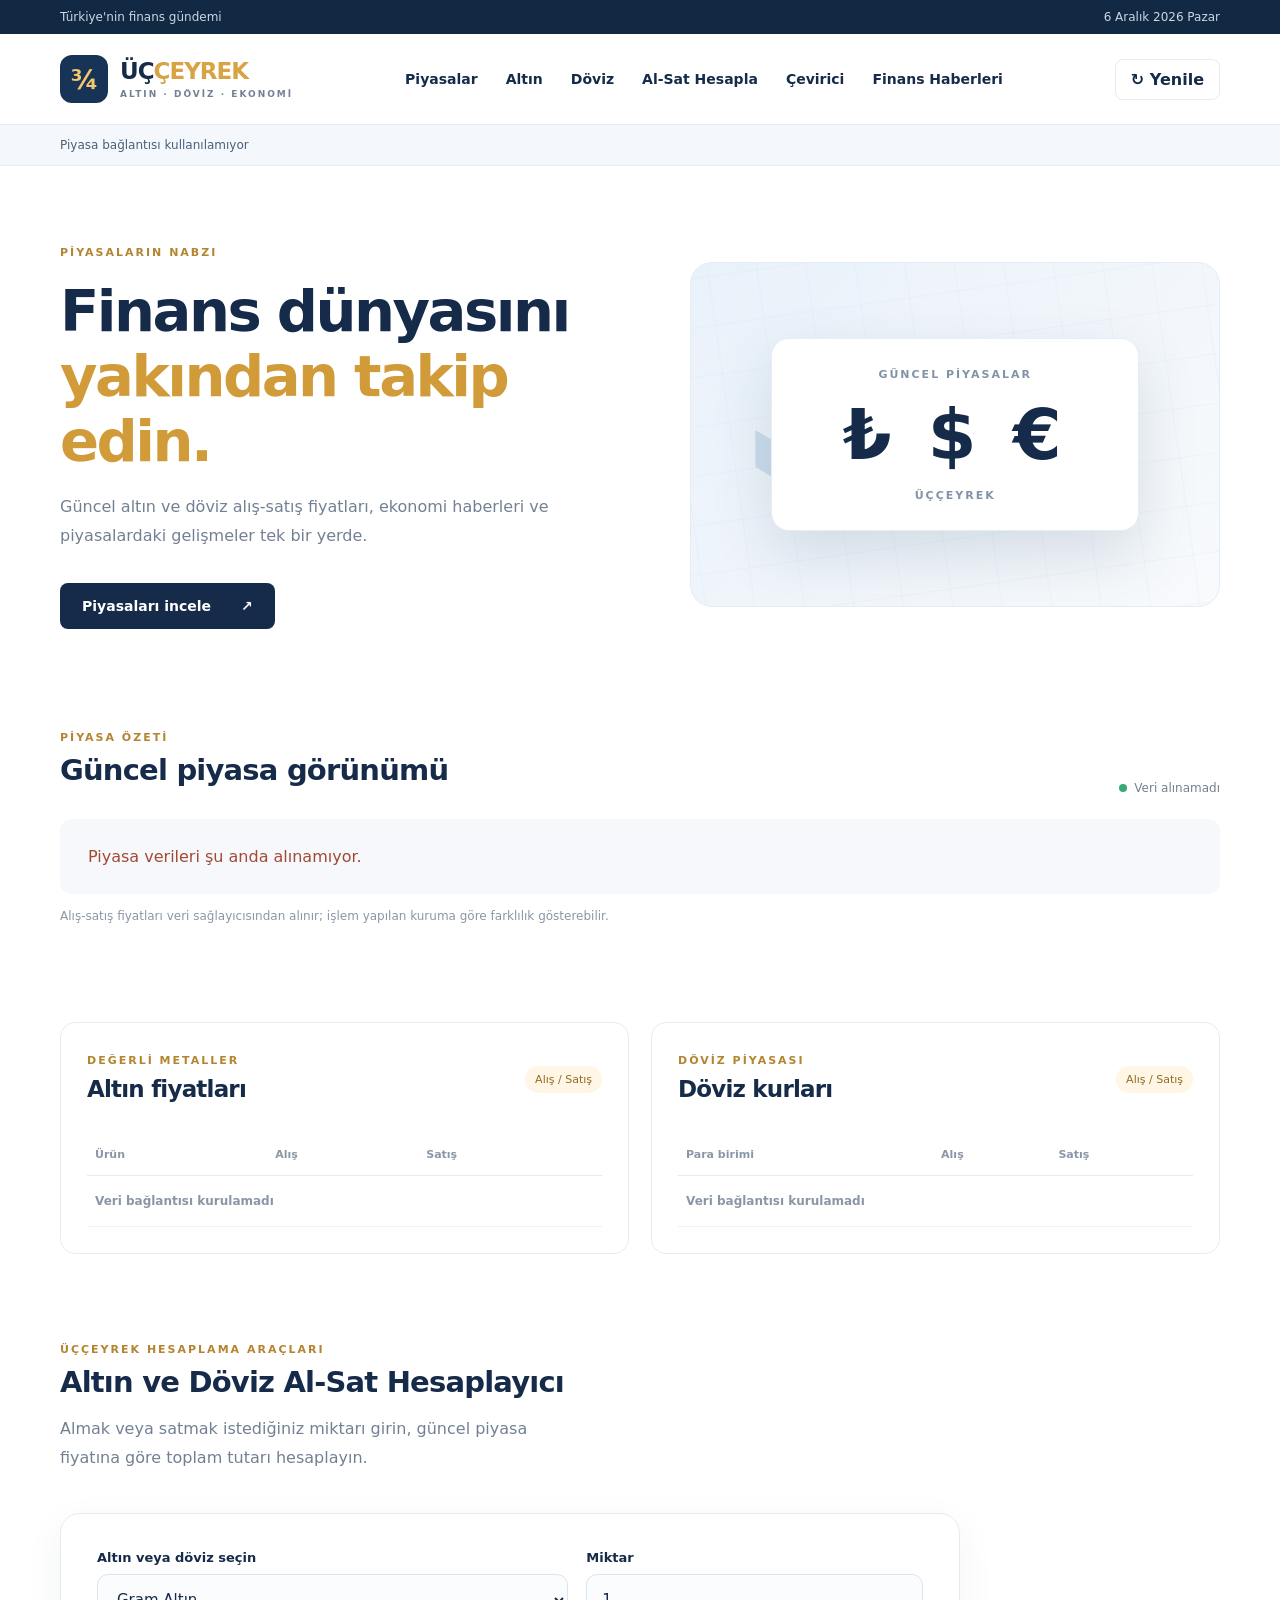
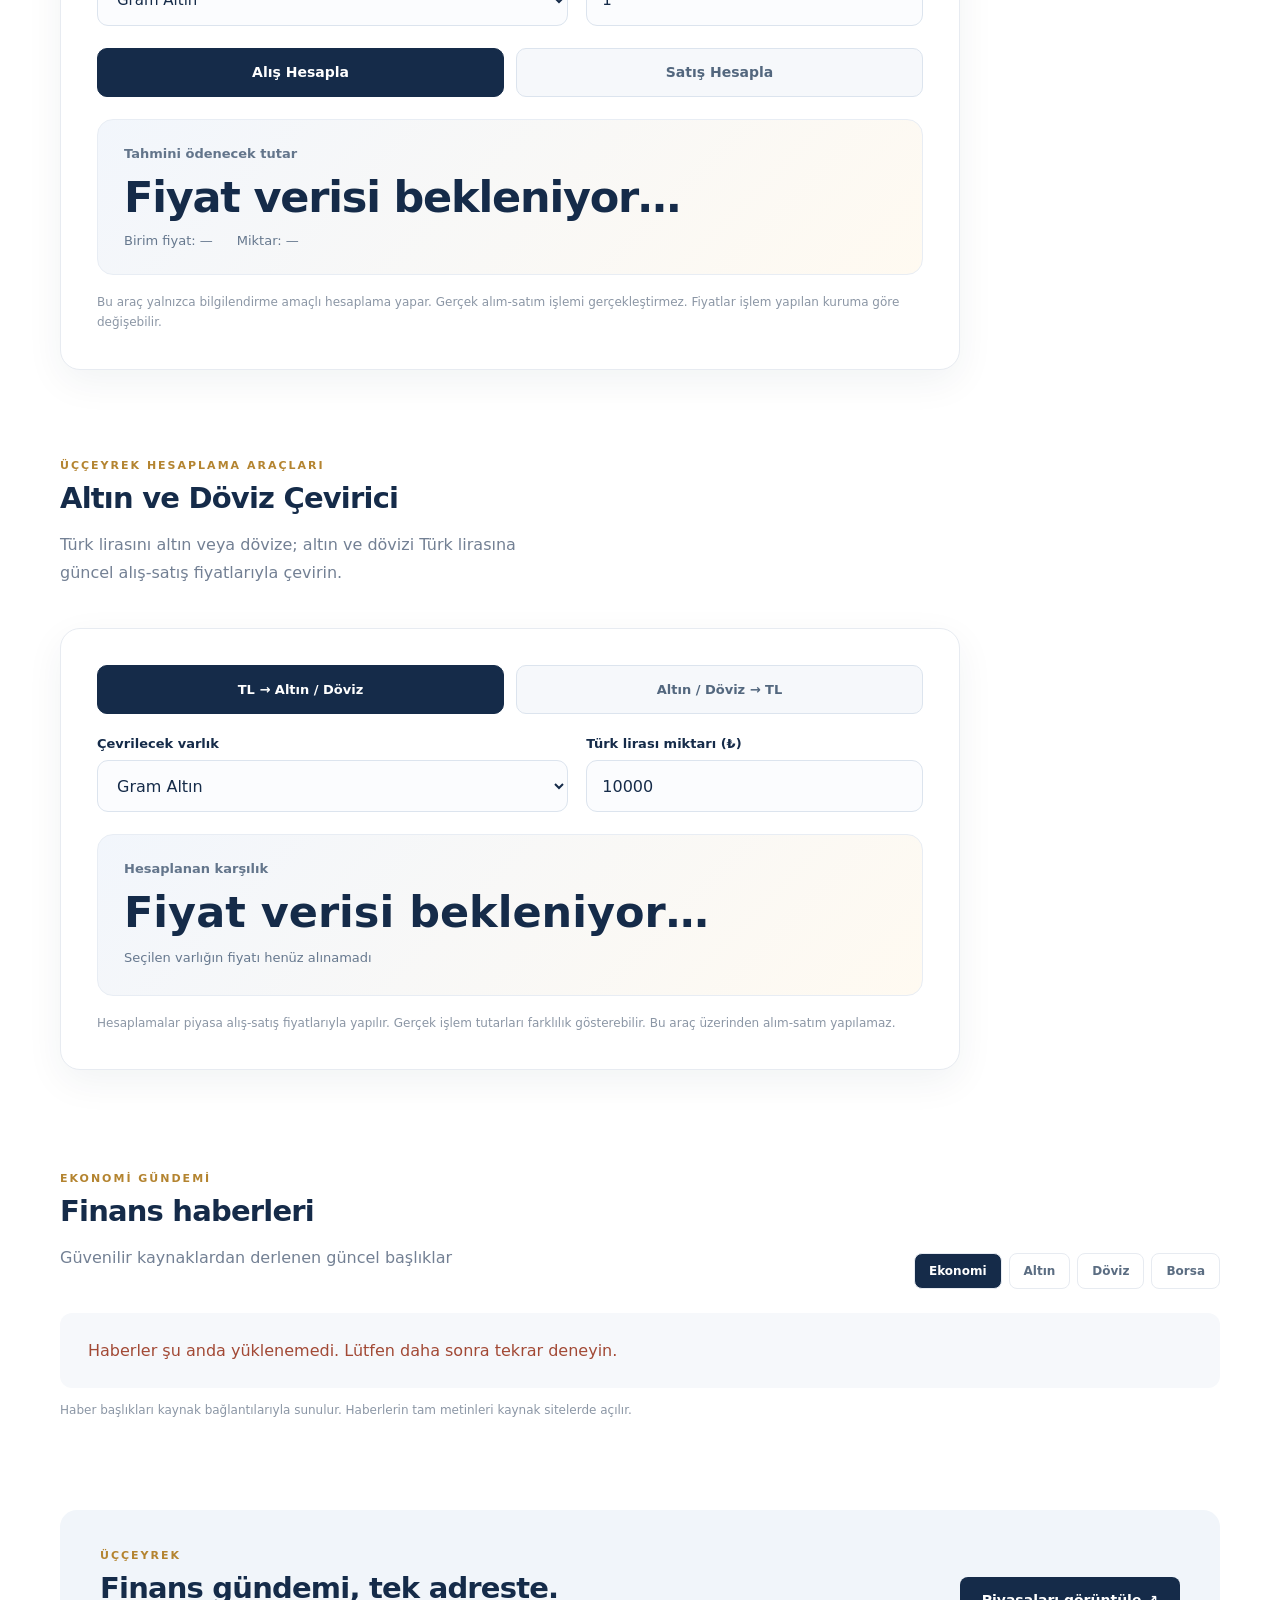
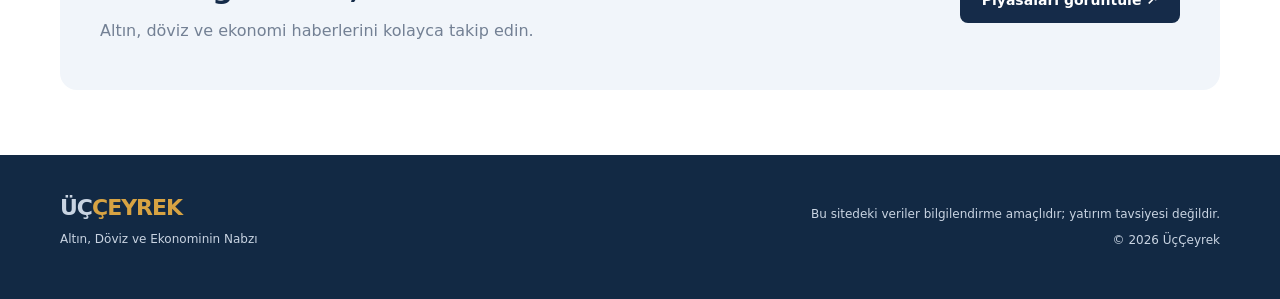
==== commit ef7833e9: "Update index.html" ====
--- a/index.html
+++ b/index.html
@@ -1,315 +1,77 @@
-
 <!doctype html>
 <html lang="tr">
 <head>
   <meta charset="utf-8">
   <meta name="viewport" content="width=device-width,initial-scale=1">
   <meta name="theme-color" content="#ffffff">
-  <meta name="description" content="ÜçÇeyrek'te güncel altın alış-satış fiyatlarını, döviz kurlarını, al-sat hesaplayıcısını ve ekonomi haberlerini takip edin.">
+  <meta name="description" content="ÜçÇeyrek'te güncel altın alış-satış fiyatlarını, döviz kurlarını, al-sat hesaplayıcısını, altın ve döviz çeviricisini ve ekonomi haberlerini takip edin.">
   <title>ÜçÇeyrek | Altın, Döviz ve Ekonomi Haberleri</title>
   <link rel="stylesheet" href="/style.css">
 </head>
 <body>
-  <div class="top">
-    <div class="wrap topline">
-      <span>Türkiye'nin finans gündemi</span>
-      <span id="date"></span>
-    </div>
-  </div>
-
+  <div class="top"><div class="wrap topline"><span>Türkiye'nin finans gündemi</span><span id="date"></span></div></div>
   <header class="wrap head">
-    <a class="brand" href="/" aria-label="ÜçÇeyrek ana sayfa">
-      <span class="brandmark">¾</span>
-      <span>
-        ÜÇ<span class="gold">ÇEYREK</span>
-        <small>ALTIN · DÖVİZ · EKONOMİ</small>
-      </span>
-    </a>
-
+    <a class="brand" href="/" aria-label="ÜçÇeyrek ana sayfa"><span class="brandmark">¾</span><span>ÜÇ<span class="gold">ÇEYREK</span><small>ALTIN · DÖVİZ · EKONOMİ</small></span></a>
     <nav>
       <a href="#piyasalar">Piyasalar</a>
       <a href="#altin">Altın</a>
       <a href="#doviz">Döviz</a>
       <a href="#hesaplayici">Al-Sat Hesapla</a>
+      <a href="#cevirici">Çevirici</a>
       <a href="#haberler">Finans Haberleri</a>
     </nav>
-
-    <button id="refresh" class="refresh" type="button">
-      ↻ Yenile
-    </button>
+    <button id="refresh" class="refresh" type="button">↻ Yenile</button>
   </header>
-
-  <div class="ticker">
-    <div class="wrap" id="ticker">
-      Güncel piyasa verileri yükleniyor…
-    </div>
-  </div>
-
+  <div class="ticker"><div class="wrap" id="ticker">Güncel piyasa verileri yükleniyor…</div></div>
   <main class="wrap">
-
     <section class="hero">
-      <div>
-        <span class="eyebrow">PİYASALARIN NABZI</span>
-        <h1>
-          Finans dünyasını<br>
-          <em>yakından takip edin.</em>
-        </h1>
-        <p>
-          Güncel altın ve döviz alış-satış fiyatları,
-          ekonomi haberleri ve piyasalardaki gelişmeler
-          tek bir yerde.
-        </p>
-        <a class="primary" href="#piyasalar">
-          Piyasaları incele <span>↗</span>
-        </a>
-      </div>
-
-      <div class="heroart" aria-hidden="true">
-        <div class="artgrid"></div>
-        <div class="artline">⌁</div>
-        <div class="artcard">
-          <span>GÜNCEL PİYASALAR</span>
-          <strong>₺ $ €</strong>
-          <small>ÜÇÇEYREK</small>
+      <div><span class="eyebrow">PİYASALARIN NABZI</span><h1>Finans dünyasını<br><em>yakından takip edin.</em></h1><p>Güncel altın ve döviz alış-satış fiyatları, ekonomi haberleri ve piyasalardaki gelişmeler tek bir yerde.</p><a class="primary" href="#piyasalar">Piyasaları incele <span>↗</span></a></div>
+      <div class="heroart" aria-hidden="true"><div class="artgrid"></div><div class="artline">⌁</div><div class="artcard"><span>GÜNCEL PİYASALAR</span><strong>₺ $ €</strong><small>ÜÇÇEYREK</small></div></div>
+    </section>
+    <section id="piyasalar" class="section">
+      <div class="sectionhead"><div><span class="eyebrow">PİYASA ÖZETİ</span><h2>Güncel piyasa görünümü</h2></div><div class="status"><span class="dot"></span><span id="updated">Veriler yükleniyor</span></div></div>
+      <div class="cards" id="summary"><div class="skeleton">Yükleniyor…</div></div>
+      <p class="note" id="market-note">Alış-satış fiyatları veri sağlayıcısından alınır; işlem yapılan kuruma göre farklılık gösterebilir.</p>
+    </section>
+    <section class="section twocol">
+      <div id="altin" class="panel"><div class="panelhead"><div><span class="eyebrow">DEĞERLİ METALLER</span><h2>Altın fiyatları</h2></div><span class="pill">Alış / Satış</span></div><div class="tablewrap"><table><thead><tr><th>Ürün</th><th>Alış</th><th>Satış</th></tr></thead><tbody id="goldrows"><tr><td colspan="3">Yükleniyor…</td></tr></tbody></table></div></div>
+      <div id="doviz" class="panel"><div class="panelhead"><div><span class="eyebrow">DÖVİZ PİYASASI</span><h2>Döviz kurları</h2></div><span class="pill">Alış / Satış</span></div><div class="tablewrap"><table><thead><tr><th>Para birimi</th><th>Alış</th><th>Satış</th></tr></thead><tbody id="fxrows"><tr><td colspan="3">Yükleniyor…</td></tr></tbody></table></div></div>
+    </section>
+    <!-- ALTIN VE DÖVİZ AL-SAT HESAPLAYICI -->
+    <section id="hesaplayici" class="section calc-section">
+      <div class="sectionhead"><div><span class="eyebrow">ÜÇÇEYREK HESAPLAMA ARAÇLARI</span><h2>Altın ve Döviz Al-Sat Hesaplayıcı</h2><p>Almak veya satmak istediğiniz miktarı girin, güncel piyasa fiyatına göre toplam tutarı hesaplayın.</p></div></div>
+      <div class="calc-card">
+        <div class="calc-fields">
+          <div class="calc-field"><label for="calc-asset">Altın veya döviz seçin</label><select id="calc-asset"><option value="GRAM_ALTIN_TRY">Gram Altın</option><option value="CEYREK_YENI_TRY">Çeyrek Altın</option><option value="YARIM_YENI_TRY">Yarım Altın</option><option value="TAM_YENI_TRY">Tam Altın</option><option value="ATA_YENI_TRY">Ata Altın</option><option value="HAS_ALTIN_TRY">Has Altın</option><option value="USD_TRY">Amerikan Doları</option><option value="EUR_TRY">Euro</option><option value="GBP_TRY">İngiliz Sterlini</option></select></div>
+          <div class="calc-field"><label for="calc-quantity">Miktar</label><input id="calc-quantity" type="number" min="0.0001" step="any" value="1" placeholder="Miktar girin" inputmode="decimal"></div>
         </div>
+        <div class="calc-actions"><button id="calc-buy" type="button" class="calc-action active" aria-pressed="true">Alış Hesapla</button><button id="calc-sell" type="button" class="calc-action" aria-pressed="false">Satış Hesapla</button></div>
+        <div class="calc-result" aria-live="polite"><span id="calc-result-label">Tahmini ödenecek tutar</span><strong id="calc-total">Fiyatlar yükleniyor…</strong><div class="calc-details"><span id="calc-unit-price">Birim fiyat: —</span><span id="calc-amount">Miktar: 1</span></div></div>
+        <p class="note">Bu araç yalnızca bilgilendirme amaçlı hesaplama yapar. Gerçek alım-satım işlemi gerçekleştirmez. Fiyatlar işlem yapılan kuruma göre değişebilir.</p>
       </div>
     </section>
-
-    <section id="piyasalar" class="section">
-      <div class="sectionhead">
-        <div>
-          <span class="eyebrow">PİYASA ÖZETİ</span>
-          <h2>Güncel piyasa görünümü</h2>
+    <!-- ALTIN VE DÖVİZ ÇEVİRİCİ -->
+    <section id="cevirici" class="section converter-section">
+      <div class="sectionhead"><div><span class="eyebrow">ÜÇÇEYREK HESAPLAMA ARAÇLARI</span><h2>Altın ve Döviz Çevirici</h2><p>Türk lirasını altın veya dövize; altın ve dövizi Türk lirasına güncel alış-satış fiyatlarıyla çevirin.</p></div></div>
+      <div class="converter-card">
+        <div class="converter-switch"><button type="button" id="converter-to-asset" class="converter-direction active" aria-pressed="true">TL → Altın / Döviz</button><button type="button" id="converter-to-try" class="converter-direction" aria-pressed="false">Altın / Döviz → TL</button></div>
+        <div class="converter-fields">
+          <div class="converter-field"><label for="converter-asset">Çevrilecek varlık</label><select id="converter-asset"><option value="GRAM_ALTIN_TRY">Gram Altın</option><option value="CEYREK_YENI_TRY">Çeyrek Altın</option><option value="YARIM_YENI_TRY">Yarım Altın</option><option value="TAM_YENI_TRY">Tam Altın</option><option value="ATA_YENI_TRY">Ata Altın</option><option value="HAS_ALTIN_TRY">Has Altın</option><option value="USD_TRY">Amerikan Doları</option><option value="EUR_TRY">Euro</option><option value="GBP_TRY">İngiliz Sterlini</option></select></div>
+          <div class="converter-field"><label id="converter-input-label" for="converter-amount">Türk lirası miktarı (₺)</label><input id="converter-amount" type="number" min="0" step="any" inputmode="decimal" value="10000" placeholder="Miktar girin"></div>
         </div>
-        <div class="status">
-          <span class="dot"></span>
-          <span id="updated">Veriler yükleniyor</span>
-        </div>
-      </div>
-
-      <div class="cards" id="summary">
-        <div class="skeleton">Yükleniyor…</div>
-      </div>
-
-      <p class="note" id="market-note">
-        Alış-satış fiyatları veri sağlayıcısından alınır;
-        işlem yapılan kuruma göre farklılık gösterebilir.
-      </p>
-    </section>
-
-    <section class="section twocol">
-      <div id="altin" class="panel">
-        <div class="panelhead">
-          <div>
-            <span class="eyebrow">DEĞERLİ METALLER</span>
-            <h2>Altın fiyatları</h2>
-          </div>
-          <span class="pill">Alış / Satış</span>
-        </div>
-
-        <div class="tablewrap">
-          <table>
-            <thead>
-              <tr>
-                <th>Ürün</th>
-                <th>Alış</th>
-                <th>Satış</th>
-              </tr>
-            </thead>
-            <tbody id="goldrows">
-              <tr>
-                <td colspan="3">Yükleniyor…</td>
-              </tr>
-            </tbody>
-          </table>
-        </div>
-      </div>
-
-      <div id="doviz" class="panel">
-        <div class="panelhead">
-          <div>
-            <span class="eyebrow">DÖVİZ PİYASASI</span>
-            <h2>Döviz kurları</h2>
-          </div>
-          <span class="pill">Alış / Satış</span>
-        </div>
-
-        <div class="tablewrap">
-          <table>
-            <thead>
-              <tr>
-                <th>Para birimi</th>
-                <th>Alış</th>
-                <th>Satış</th>
-              </tr>
-            </thead>
-            <tbody id="fxrows">
-              <tr>
-                <td colspan="3">Yükleniyor…</td>
-              </tr>
-            </tbody>
-          </table>
-        </div>
+        <div class="converter-result" aria-live="polite"><span>Hesaplanan karşılık</span><strong id="converter-total">Fiyatlar yükleniyor…</strong><small id="converter-rate">Güncel kur bekleniyor</small></div>
+        <p class="note">Hesaplamalar piyasa alış-satış fiyatlarıyla yapılır. Gerçek işlem tutarları farklılık gösterebilir. Bu araç üzerinden alım-satım yapılamaz.</p>
       </div>
     </section>
-
-    <!-- ALTIN VE DÖVİZ AL-SAT HESAPLAYICI -->
-
-    <section id="hesaplayici" class="section calc-section">
-      <div class="sectionhead">
-        <div>
-          <span class="eyebrow">ÜÇÇEYREK HESAPLAMA ARAÇLARI</span>
-          <h2>Altın ve Döviz Al-Sat Hesaplayıcı</h2>
-          <p>
-            Almak veya satmak istediğiniz miktarı girin,
-            güncel piyasa fiyatına göre toplam tutarı hesaplayın.
-          </p>
-        </div>
-      </div>
-
-      <div class="calc-card">
-        <div class="calc-fields">
-          <div class="calc-field">
-            <label for="calc-asset">Altın veya döviz seçin</label>
-            <select id="calc-asset">
-              <option value="GRAM_ALTIN_TRY">Gram Altın</option>
-              <option value="CEYREK_YENI_TRY">Çeyrek Altın</option>
-              <option value="YARIM_YENI_TRY">Yarım Altın</option>
-              <option value="TAM_YENI_TRY">Tam Altın</option>
-              <option value="ATA_YENI_TRY">Ata Altın</option>
-              <option value="HAS_ALTIN_TRY">Has Altın</option>
-              <option value="USD_TRY">Amerikan Doları</option>
-              <option value="EUR_TRY">Euro</option>
-              <option value="GBP_TRY">İngiliz Sterlini</option>
-            </select>
-          </div>
-
-          <div class="calc-field">
-            <label for="calc-quantity">Miktar</label>
-            <input
-              id="calc-quantity"
-              type="number"
-              min="0.0001"
-              step="any"
-              value="1"
-              placeholder="Miktar girin"
-              inputmode="decimal"
-            >
-          </div>
-        </div>
-
-        <div class="calc-actions">
-          <button
-            id="calc-buy"
-            type="button"
-            class="calc-action active"
-            aria-pressed="true"
-          >
-            Alış Hesapla
-          </button>
-
-          <button
-            id="calc-sell"
-            type="button"
-            class="calc-action"
-            aria-pressed="false"
-          >
-            Satış Hesapla
-          </button>
-        </div>
-
-        <div class="calc-result" aria-live="polite">
-          <span id="calc-result-label">
-            Tahmini ödenecek tutar
-          </span>
-
-          <strong id="calc-total">
-            Fiyatlar yükleniyor…
-          </strong>
-
-          <div class="calc-details">
-            <span id="calc-unit-price">
-              Birim fiyat: —
-            </span>
-            <span id="calc-amount">
-              Miktar: 1
-            </span>
-          </div>
-        </div>
-
-        <p class="note">
-          Bu araç yalnızca bilgilendirme amaçlı hesaplama yapar.
-          Gerçek alım-satım işlemi gerçekleştirmez.
-          Fiyatlar işlem yapılan kuruma göre değişebilir.
-        </p>
-      </div>
+    <!-- FİNANS HABERLERİ -->
+    <section id="haberler" class="section newssection">
+      <div class="sectionhead"><div><span class="eyebrow">EKONOMİ GÜNDEMİ</span><h2>Finans haberleri</h2><p>Güvenilir kaynaklardan derlenen güncel başlıklar</p></div><div class="tabs"><button class="active" data-topic="ekonomi">Ekonomi</button><button data-topic="altın">Altın</button><button data-topic="döviz">Döviz</button><button data-topic="borsa">Borsa</button></div></div>
+      <div id="news" class="newsgrid"><div class="skeleton">Haberler yükleniyor…</div></div>
+      <p class="note">Haber başlıkları kaynak bağlantılarıyla sunulur. Haberlerin tam metinleri kaynak sitelerde açılır.</p>
     </section>
-
-    <!-- FİNANS HABERLERİ -->
-
-    <section id="haberler" class="section newssection">
-      <div class="sectionhead">
-        <div>
-          <span class="eyebrow">EKONOMİ GÜNDEMİ</span>
-          <h2>Finans haberleri</h2>
-          <p>Güvenilir kaynaklardan derlenen güncel başlıklar</p>
-        </div>
-
-        <div class="tabs">
-          <button class="active" data-topic="ekonomi">Ekonomi</button>
-          <button data-topic="altın">Altın</button>
-          <button data-topic="döviz">Döviz</button>
-          <button data-topic="borsa">Borsa</button>
-        </div>
-      </div>
-
-      <div id="news" class="newsgrid">
-        <div class="skeleton">Haberler yükleniyor…</div>
-      </div>
-
-      <p class="note">
-        Haber başlıkları kaynak bağlantılarıyla sunulur.
-        Haberlerin tam metinleri kaynak sitelerde açılır.
-      </p>
-    </section>
-
-    <section class="newsletter">
-      <div>
-        <span class="eyebrow">ÜÇÇEYREK</span>
-        <h2>Finans gündemi, tek adreste.</h2>
-        <p>
-          Altın, döviz ve ekonomi haberlerini
-          kolayca takip edin.
-        </p>
-      </div>
-
-      <a href="#piyasalar" class="primary">
-        Piyasaları görüntüle ↗
-      </a>
-    </section>
+    <section class="newsletter"><div><span class="eyebrow">ÜÇÇEYREK</span><h2>Finans gündemi, tek adreste.</h2><p>Altın, döviz ve ekonomi haberlerini kolayca takip edin.</p></div><a href="#piyasalar" class="primary">Piyasaları görüntüle ↗</a></section>
   </main>
-
-  <footer>
-    <div class="wrap foot">
-      <div>
-        <div class="footbrand">
-          ÜÇ<span>ÇEYREK</span>
-        </div>
-        <p>Altın, Döviz ve Ekonominin Nabzı</p>
-      </div>
-
-      <div>
-        <p>
-          Bu sitedeki veriler bilgilendirme amaçlıdır;
-          yatırım tavsiyesi değildir.
-        </p>
-        <p>
-          © <span id="year"></span> ÜçÇeyrek
-        </p>
-      </div>
-    </div>
-  </footer>
-
+  <footer><div class="wrap foot"><div><div class="footbrand">ÜÇ<span>ÇEYREK</span></div><p>Altın, Döviz ve Ekonominin Nabzı</p></div><div><p>Bu sitedeki veriler bilgilendirme amaçlıdır; yatırım tavsiyesi değildir.</p><p>© <span id="year"></span> ÜçÇeyrek</p></div></div></footer>
   <script src="/app.js"></script>
 </body>
 </html>
--- a/style.css
+++ b/style.css
@@ -1,4 +1,3 @@
-
 :root {
   --navy: #152b49;
   --blue: #235b92;
@@ -743,3 +742,93 @@
     transition: none;
   }
 }
+/* ÜÇÇEYREK — ALTIN VE DÖVİZ AL-SAT HESAPLAYICI */
+.calc-section { scroll-margin-top: 28px; }
+.calc-card {
+  background: #fff;
+  border: 1px solid var(--line);
+  border-radius: 20px;
+  padding: clamp(20px, 3vw, 36px);
+  box-shadow: 0 12px 38px rgba(21,43,73,.06);
+  max-width: 900px;
+}
+.calc-fields {
+  display: grid;
+  grid-template-columns: 1.4fr 1fr;
+  gap: 18px;
+}
+.calc-field { display: flex; flex-direction: column; gap: 9px; min-width: 0; }
+.calc-field label { color: var(--navy); font-size: 13px; font-weight: 750; }
+.calc-field select, .calc-field input {
+  display: block;
+  width: 100%;
+  min-height: 52px;
+  border: 1px solid #dce4ee;
+  border-radius: 11px;
+  background: #fbfcfe;
+  color: var(--navy);
+  font: inherit;
+  font-size: 15px;
+  padding: 12px 15px;
+  outline: none;
+  transition: border-color .2s, box-shadow .2s;
+}
+.calc-field select:focus, .calc-field input:focus {
+  border-color: var(--gold);
+  box-shadow: 0 0 0 3px rgba(215,163,67,.15);
+}
+.calc-actions { display: grid; grid-template-columns: 1fr 1fr; gap: 12px; margin: 22px 0; }
+.calc-action {
+  min-height: 49px;
+  border: 1px solid #dce4ee;
+  border-radius: 10px;
+  background: #f6f8fb;
+  color: #53677e;
+  font-size: 14px;
+  font-weight: 800;
+  transition: background .2s, color .2s, border-color .2s;
+}
+.calc-action:hover { border-color: var(--gold); }
+.calc-action.active { background: var(--navy); color: #fff; border-color: var(--navy); }
+.calc-result {
+  display: flex;
+  flex-direction: column;
+  gap: 11px;
+  background: linear-gradient(135deg, #f2f6fc, #fffaf1);
+  border: 1px solid #e8edf4;
+  border-radius: 16px;
+  padding: 26px;
+}
+#calc-result-label { color: #63758b; font-size: 13px; font-weight: 700; }
+#calc-total { color: var(--navy); font-size: clamp(28px, 4vw, 43px); font-weight: 850; letter-spacing: -1.2px; overflow-wrap: anywhere; }
+.calc-details { display: flex; flex-wrap: wrap; gap: 10px 24px; color: #66788e; font-size: 13px; }
+.calc-card > .note { margin: 17px 0 0; }
+@media (max-width: 650px) {
+  .calc-card { padding: 18px; border-radius: 16px; }
+  .calc-fields { grid-template-columns: 1fr; gap: 16px; }
+  .calc-actions { gap: 9px; }
+  .calc-action { font-size: 12px; padding: 10px 6px; }
+  .calc-result { padding: 20px 16px; }
+}
+@media (prefers-reduced-motion: reduce) {
+  .calc-action, .calc-field select, .calc-field input { transition: none; }
+}
+
+
+/* ALTIN VE DÖVİZ ÇEVİRİCİ */
+.converter-section { scroll-margin-top: 28px; }
+.converter-card { max-width: 900px; padding: clamp(20px,3vw,36px); background: #fff; border: 1px solid var(--line); border-radius: 20px; box-shadow: 0 12px 38px rgba(21,43,73,.06); }
+.converter-switch { display: grid; grid-template-columns: 1fr 1fr; gap: 12px; margin-bottom: 22px; }
+.converter-direction { min-height: 49px; padding: 12px; border: 1px solid #dce4ee; border-radius: 10px; background: #f6f8fb; color: #53677e; font-size: 13px; font-weight: 800; }
+.converter-direction.active { background: var(--navy); color: white; border-color: var(--navy); }
+.converter-fields { display: grid; grid-template-columns: 1.4fr 1fr; gap: 18px; }
+.converter-field { display: flex; flex-direction: column; gap: 9px; min-width: 0; }
+.converter-field label { font-size: 13px; font-weight: 750; color: var(--navy); }
+.converter-field select, .converter-field input { width: 100%; min-height: 52px; padding: 12px 15px; border: 1px solid #dce4ee; border-radius: 11px; background: #fbfcfe; color: var(--navy); font: inherit; outline: none; }
+.converter-field select:focus, .converter-field input:focus { border-color: var(--gold); box-shadow: 0 0 0 3px rgba(215,163,67,.15); }
+.converter-result { display: flex; flex-direction: column; gap: 11px; margin-top: 22px; padding: 26px; background: linear-gradient(135deg,#f2f6fc,#fffaf1); border: 1px solid #e8edf4; border-radius: 16px; }
+.converter-result > span { color: #63758b; font-size: 13px; font-weight: 700; }
+.converter-result strong { color: var(--navy); font-size: clamp(28px,4vw,43px); font-weight: 850; overflow-wrap: anywhere; }
+.converter-result small { color: #66788e; font-size: 13px; line-height: 1.6; }
+.converter-card > .note { margin: 17px 0 0; }
+@media(max-width:650px) { .converter-card { padding: 18px; border-radius: 16px; } .converter-fields { grid-template-columns: 1fr; gap: 16px; } .converter-switch { gap: 9px; } .converter-direction { font-size: 11px; padding: 10px 6px; } .converter-result { padding: 20px 16px; } }
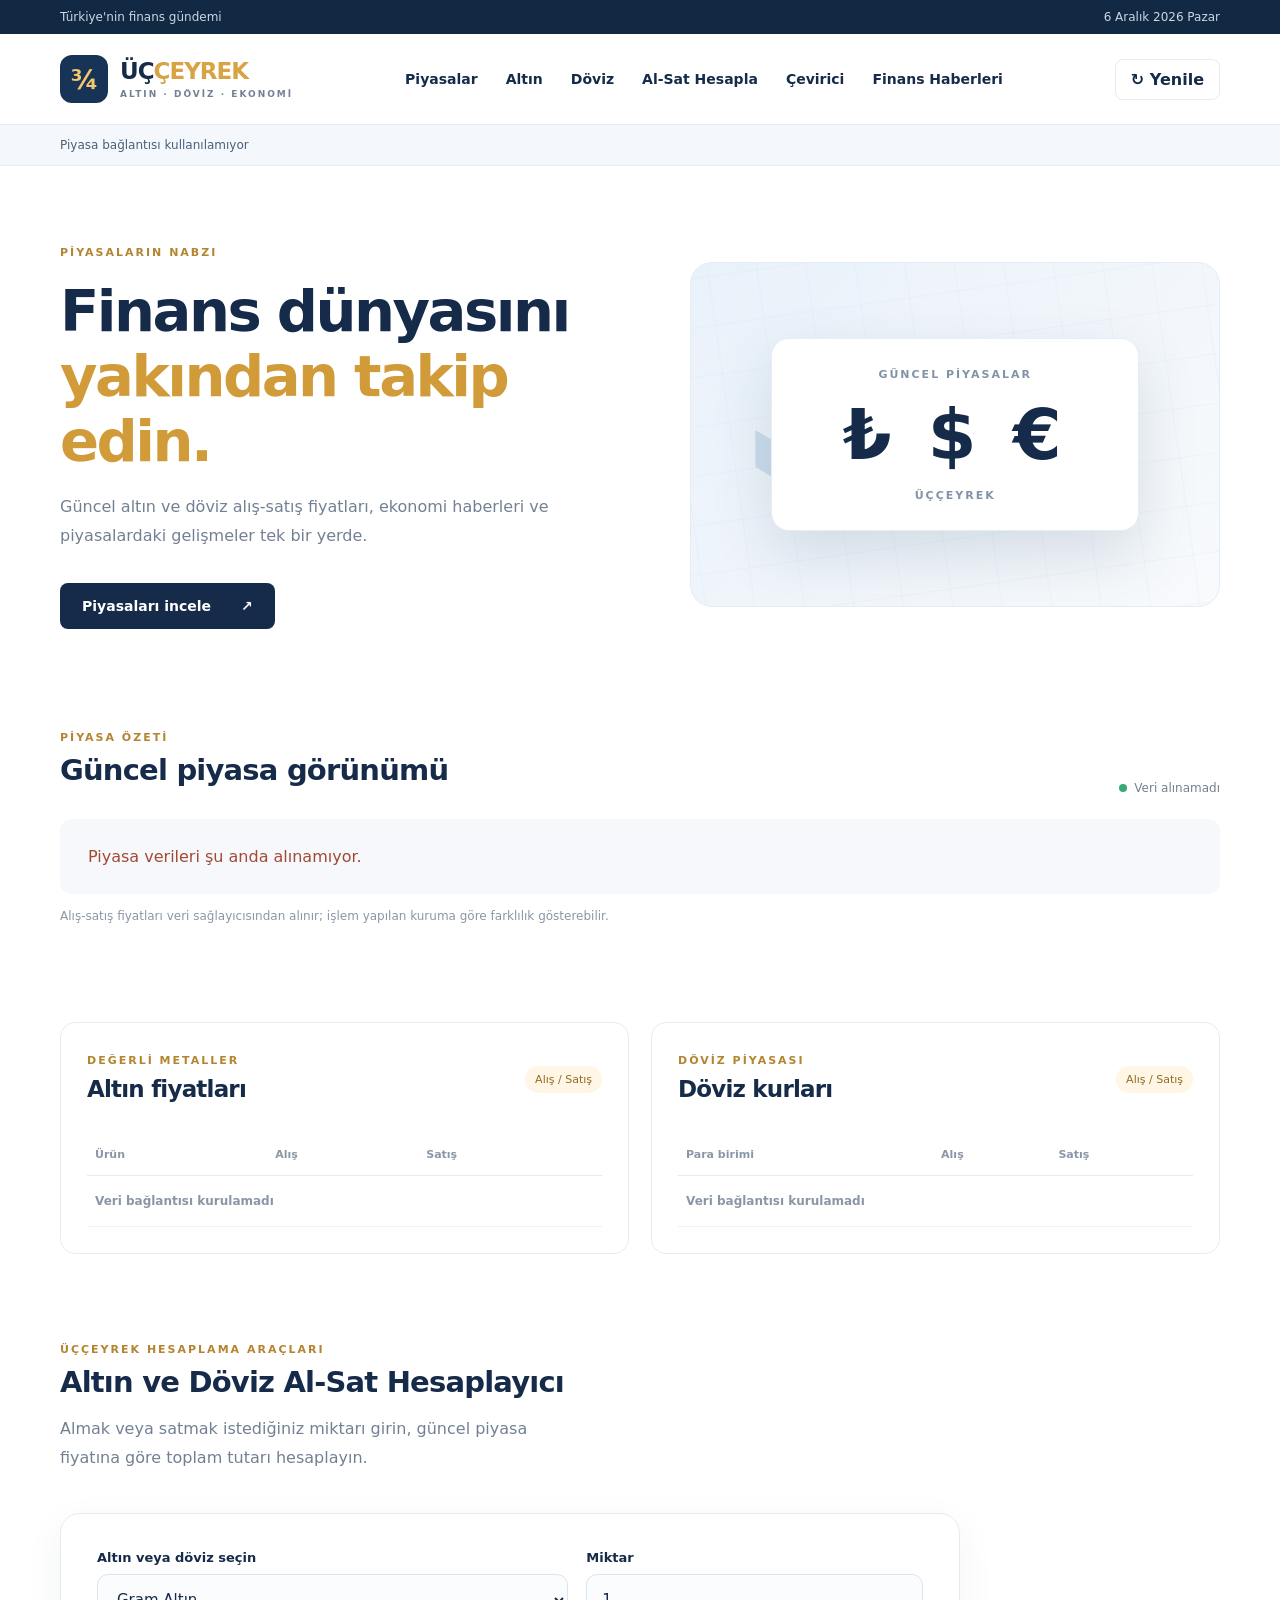
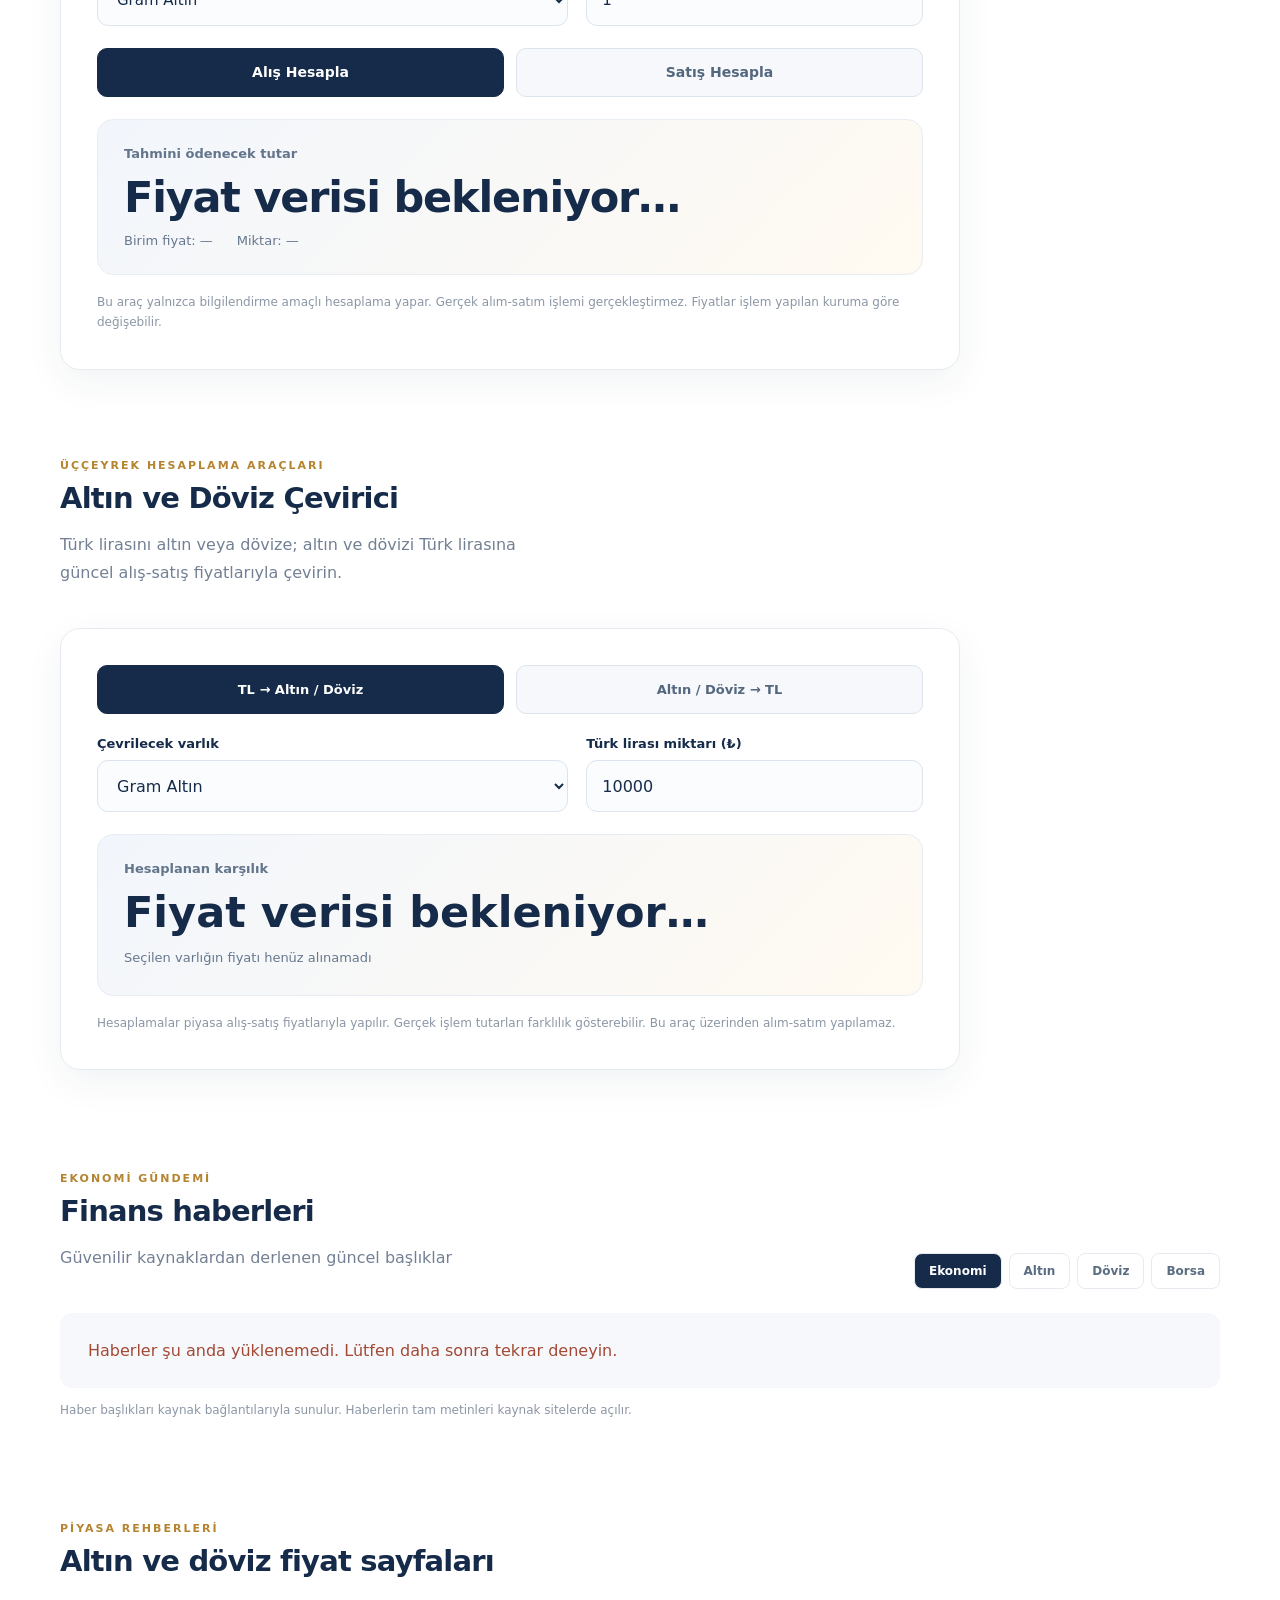
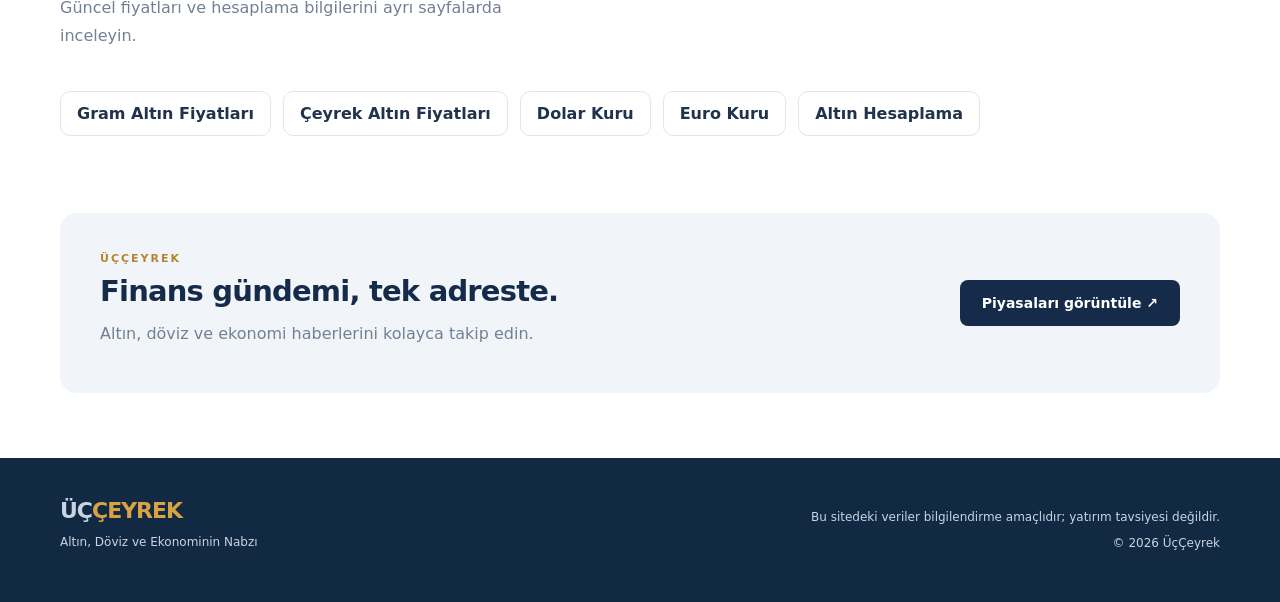
==== commit d7974b2a: "Add files via upload" ====
--- a/index.html
+++ b/index.html
@@ -4,9 +4,69 @@
   <meta charset="utf-8">
   <meta name="viewport" content="width=device-width,initial-scale=1">
   <meta name="theme-color" content="#ffffff">
-  <meta name="description" content="ÜçÇeyrek'te güncel altın alış-satış fiyatlarını, döviz kurlarını, al-sat hesaplayıcısını, altın ve döviz çeviricisini ve ekonomi haberlerini takip edin.">
-  <title>ÜçÇeyrek | Altın, Döviz ve Ekonomi Haberleri</title>
+  <title>Canlı Altın Fiyatları, Döviz Kurları ve Ekonomi Haberleri | ÜçÇeyrek</title>
+  <meta name="description" content="Güncel gram, çeyrek, yarım ve tam altın fiyatları, dolar ve euro kurları, altın ve döviz hesaplama araçları ve son ekonomi haberleri ÜçÇeyrek'te.">
+  <meta name="robots" content="index, follow">
+  <link rel="canonical" href="https://ucceyrek.com.tr/">
+  <meta property="og:type" content="website">
+  <meta property="og:locale" content="tr_TR">
+  <meta property="og:site_name" content="ÜçÇeyrek">
+  <meta property="og:title" content="ÜçÇeyrek | Canlı Altın Fiyatları ve Döviz Kurları">
+  <meta property="og:description" content="Güncel altın ve döviz fiyatları, hesaplama araçları ve ekonomi haberleri tek adreste.">
+  <meta property="og:url" content="https://ucceyrek.com.tr/">
+  <meta property="og:image" content="https://ucceyrek.com.tr/og-image.jpg">
+  <meta property="og:image:width" content="1200">
+  <meta property="og:image:height" content="630">
+  <meta property="og:image:alt" content="ÜçÇeyrek - Altın, döviz ve ekonomi haberleri">
+  <meta name="twitter:card" content="summary_large_image">
+  <meta name="twitter:image" content="https://ucceyrek.com.tr/og-image.jpg">
+  <meta name="twitter:title" content="ÜçÇeyrek | Altın, Döviz ve Ekonomi">
+  <meta name="twitter:description" content="Güncel altın fiyatları, döviz kurları ve ekonomi haberlerini takip edin.">
+  <link rel="icon" href="/favicon.ico" sizes="any">
+  <link rel="icon" type="image/png" sizes="32x32" href="/favicon-32x32.png">
+  <link rel="icon" type="image/png" sizes="16x16" href="/favicon-16x16.png">
+  <link rel="apple-touch-icon" sizes="180x180" href="/apple-touch-icon.png">
   <link rel="stylesheet" href="/style.css">
+  <!-- Schema.org structured data -->
+  <script type="application/ld+json">
+{
+  "@context": "https://schema.org",
+  "@graph": [
+    {
+      "@type": "WebSite",
+      "@id": "https://ucceyrek.com.tr/#website",
+      "url": "https://ucceyrek.com.tr/",
+      "name": "ÜçÇeyrek",
+      "inLanguage": "tr-TR",
+      "description": "Güncel altın fiyatları, döviz kurları, hesaplama araçları ve ekonomi haberleri."
+    },
+    {
+      "@type": "Organization",
+      "@id": "https://ucceyrek.com.tr/#organization",
+      "name": "ÜçÇeyrek",
+      "url": "https://ucceyrek.com.tr/",
+      "logo": {
+        "@type": "ImageObject",
+        "url": "https://ucceyrek.com.tr/icon-512.png"
+      }
+    },
+    {
+      "@type": "WebPage",
+      "@id": "https://ucceyrek.com.tr/#webpage",
+      "url": "https://ucceyrek.com.tr/",
+      "name": "Canlı Altın Fiyatları, Döviz Kurları ve Ekonomi Haberleri | ÜçÇeyrek",
+      "inLanguage": "tr-TR",
+      "isPartOf": {
+        "@id": "https://ucceyrek.com.tr/#website"
+      },
+      "about": {
+        "@id": "https://ucceyrek.com.tr/#organization"
+      },
+      "description": "Güncel altın ve döviz alış-satış fiyatları, altın ve döviz hesaplama araçları ve ekonomi haberleri."
+    }
+  ]
+}
+  </script>
 </head>
 <body>
   <div class="top"><div class="wrap topline"><span>Türkiye'nin finans gündemi</span><span id="date"></span></div></div>
@@ -69,6 +129,14 @@
       <div id="news" class="newsgrid"><div class="skeleton">Haberler yükleniyor…</div></div>
       <p class="note">Haber başlıkları kaynak bağlantılarıyla sunulur. Haberlerin tam metinleri kaynak sitelerde açılır.</p>
     </section>
+
+    <!-- SEO alt sayfalar -->
+    <section class="section" id="rehberler">
+      <div class="sectionhead"><div><span class="eyebrow">PİYASA REHBERLERİ</span><h2>Altın ve döviz fiyat sayfaları</h2><p>Güncel fiyatları ve hesaplama bilgilerini ayrı sayfalarda inceleyin.</p></div></div>
+      <div style="display:flex;flex-wrap:wrap;gap:12px;margin-top:18px">
+        <a href="/gram-altin/" style="display:inline-block;padding:12px 16px;background:#fff;border:1px solid #e3e5e9;border-radius:10px;text-decoration:none;color:#20324c;font-weight:600">Gram Altın Fiyatları</a><a href="/ceyrek-altin/" style="display:inline-block;padding:12px 16px;background:#fff;border:1px solid #e3e5e9;border-radius:10px;text-decoration:none;color:#20324c;font-weight:600">Çeyrek Altın Fiyatları</a><a href="/dolar-kuru/" style="display:inline-block;padding:12px 16px;background:#fff;border:1px solid #e3e5e9;border-radius:10px;text-decoration:none;color:#20324c;font-weight:600">Dolar Kuru</a><a href="/euro-kuru/" style="display:inline-block;padding:12px 16px;background:#fff;border:1px solid #e3e5e9;border-radius:10px;text-decoration:none;color:#20324c;font-weight:600">Euro Kuru</a><a href="/altin-hesaplama/" style="display:inline-block;padding:12px 16px;background:#fff;border:1px solid #e3e5e9;border-radius:10px;text-decoration:none;color:#20324c;font-weight:600">Altın Hesaplama</a>
+      </div>
+    </section>
     <section class="newsletter"><div><span class="eyebrow">ÜÇÇEYREK</span><h2>Finans gündemi, tek adreste.</h2><p>Altın, döviz ve ekonomi haberlerini kolayca takip edin.</p></div><a href="#piyasalar" class="primary">Piyasaları görüntüle ↗</a></section>
   </main>
   <footer><div class="wrap foot"><div><div class="footbrand">ÜÇ<span>ÇEYREK</span></div><p>Altın, Döviz ve Ekonominin Nabzı</p></div><div><p>Bu sitedeki veriler bilgilendirme amaçlıdır; yatırım tavsiyesi değildir.</p><p>© <span id="year"></span> ÜçÇeyrek</p></div></div></footer>
